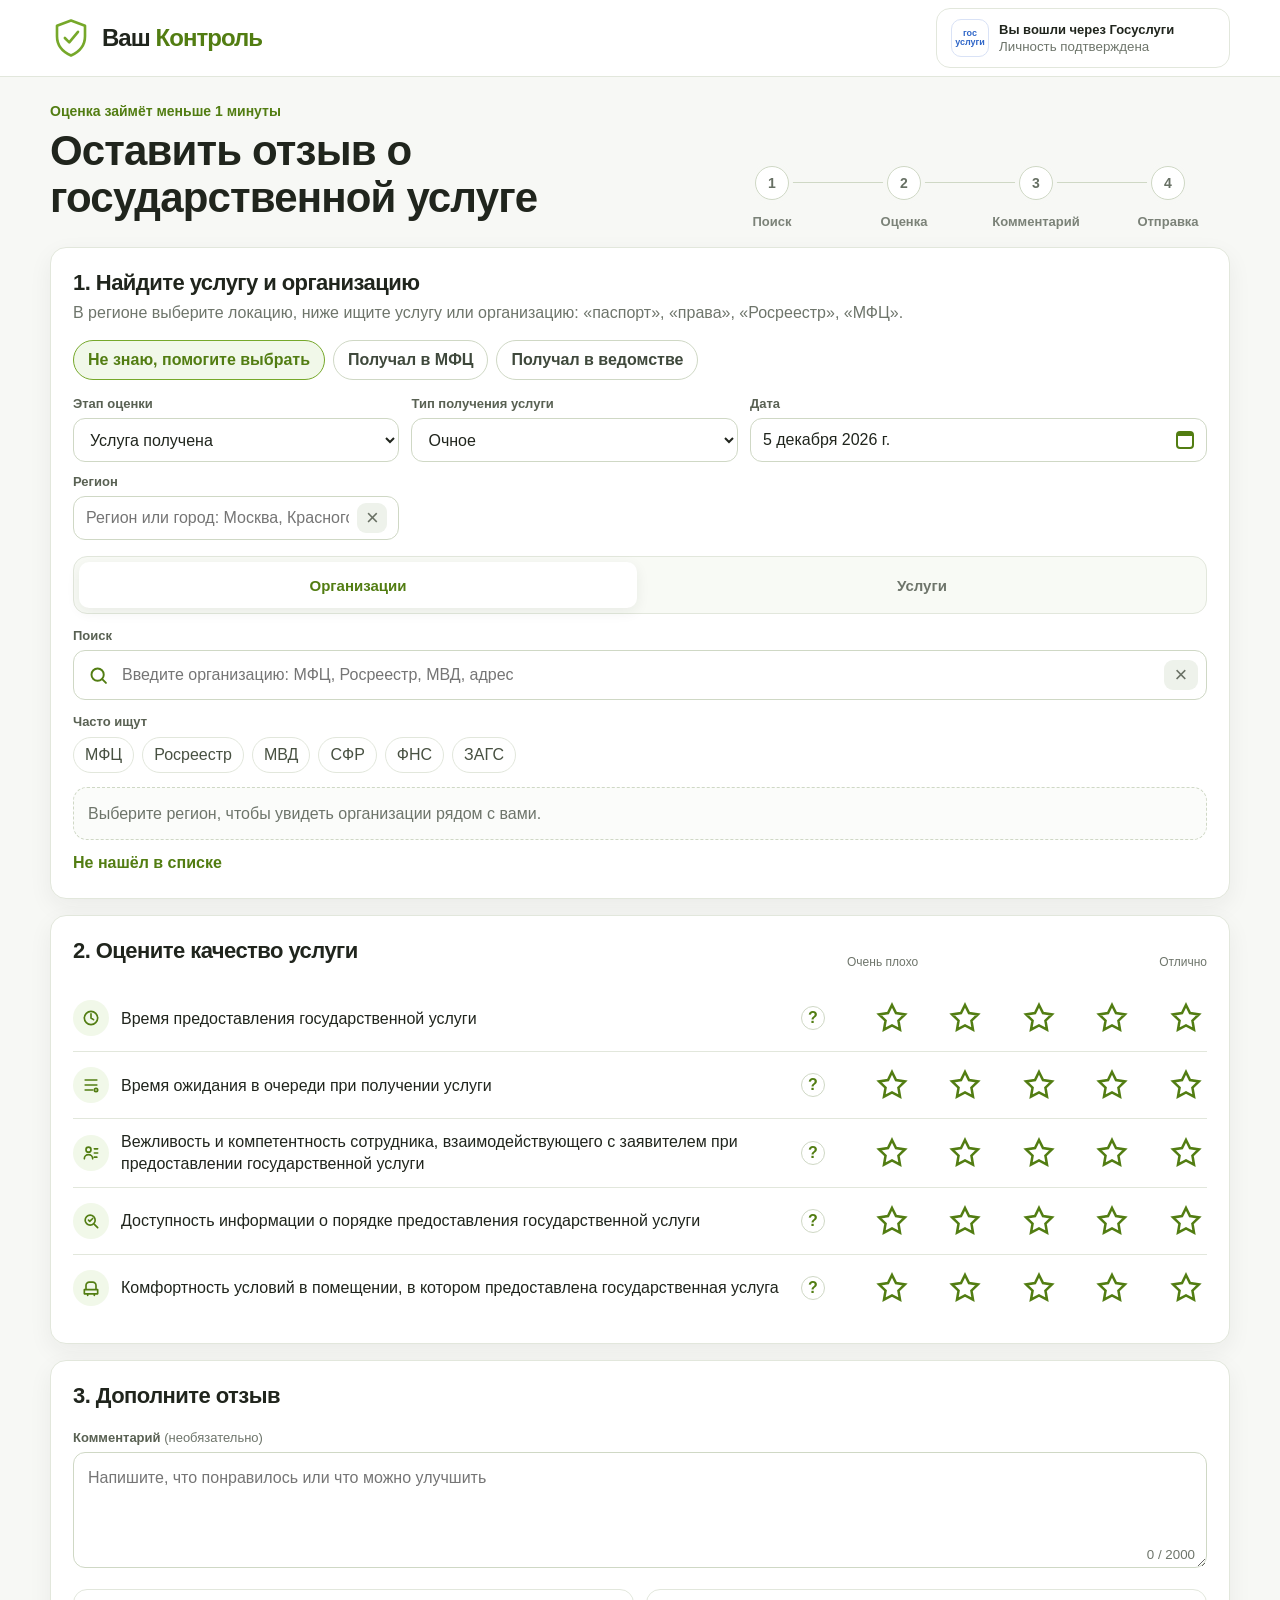
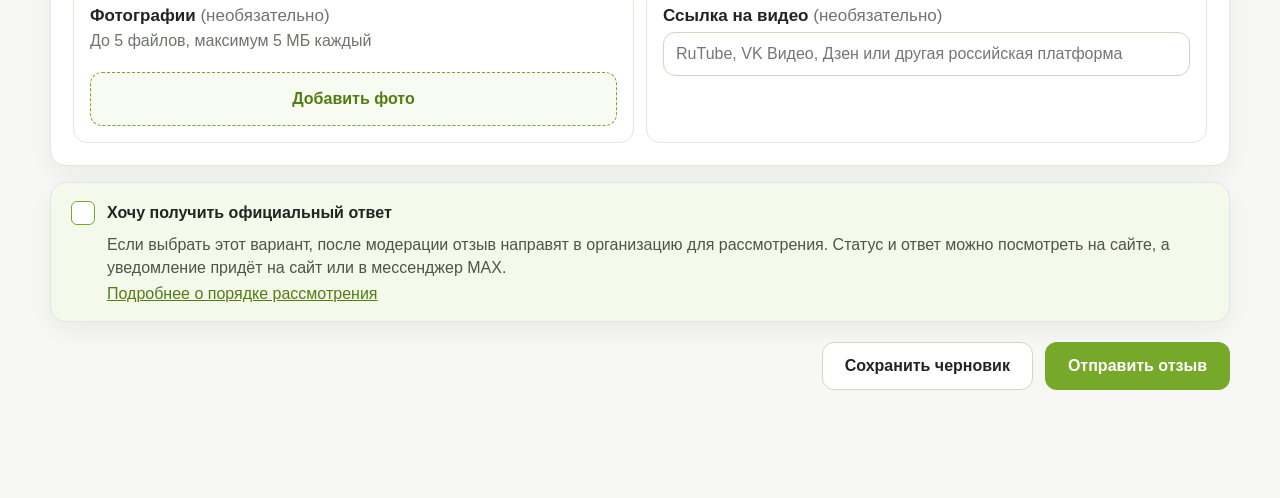
==== index.html @ a066a5bb "Refine review form search, filtering, and validation flows" ====
<!doctype html>
<html lang="ru">
<head>
  <meta charset="UTF-8" />
  <meta name="viewport" content="width=device-width, initial-scale=1.0" />
  <meta name="color-scheme" content="light" />
  <meta name="darkreader-lock" />
  <title>Ваш Контроль — форма отзыва</title>
  <link rel="icon" type="image/svg+xml" href="favicon.svg" />
  <link rel="stylesheet" href="styles.css" />
</head>
<body>
  <header class="topbar">
    <div class="topbar__inner">
      <a class="brand" href="#" aria-label="Ваш Контроль">
        <span class="brand__icon" aria-hidden="true">
          <svg viewBox="0 0 48 48"><path d="M24 4 40 10v12c0 10.6-6.5 17.8-16 22C14.5 39.8 8 32.6 8 22V10L24 4Z"/><path d="m17 24 5 5 10-12"/></svg>
        </span>
        <span class="brand__name">Ваш <b>Контроль</b></span>
      </a>

      <div class="auth-pill">
        <span class="gos-logo">гос<br>услуги</span>
        <span><b>Вы вошли через Госуслуги</b><small>Личность подтверждена</small></span>
      </div>


      <button class="menu-btn" type="button" aria-label="Открыть меню"><span></span><span></span><span></span></button>
    </div>
  </header>

  <main class="page">
    <section class="intro">
      <div>
        <p class="kicker">Оценка займёт меньше 1 минуты</p>
        <h1>Оставить отзыв о государственной услуге</h1>
        
      </div>
      <div class="steps" aria-label="Этапы формы">
        <span class="step is-active" data-step-indicator="search">1 <b>Поиск</b></span>
        <span class="step" data-step-indicator="rating">2 <b>Оценка</b></span>
        <span class="step" data-step-indicator="details">3 <b>Комментарий</b></span>
        <span class="step" data-step-indicator="send">4 <b>Отправка</b></span>
      </div>
    </section>

    <form id="reviewForm" class="review-form" novalidate>
      <section class="card search-card" aria-labelledby="searchTitle">
        <div class="card__head">
          <div>
            <h2 id="searchTitle">1. Найдите услугу и организацию</h2>
            <p>В регионе выберите локацию, ниже ищите услугу или организацию: «паспорт», «права», «Росреестр», «МФЦ».</p>
          </div>
          
        </div>

        <div class="controls-row" aria-label="Тип поиска">
          <label class="segmented"><input type="radio" name="searchMode" value="any" checked><span>Не знаю, помогите выбрать</span></label>
          <label class="segmented"><input type="radio" name="searchMode" value="mfc"><span>Получал в МФЦ</span></label>
          <label class="segmented"><input type="radio" name="searchMode" value="department"><span>Получал в ведомстве</span></label>
        </div>

        <div class="meta-grid">
          <label class="field">
            <span>Этап оценки</span>
            <select id="stage">
              <option value="service_received">Услуга получена</option>
              <option value="application_submitted">Подано заявление</option>
              <option value="service_not_received">Услуга не получена</option>
            </select>
          </label>
          <label class="field">
            <span>Тип получения услуги</span>
            <select id="receiveType">
              <option value="offline">Очное</option>
              <option value="online">Онлайн</option>
            </select>
          </label>
          <label class="field field--date">
            <span>Дата</span>
            <button id="serviceDateButton" class="date-field" type="button" aria-expanded="false" aria-controls="datePicker">
              <span id="serviceDateText"></span>
              <span class="date-field__icon" aria-hidden="true"></span>
            </button>
            <input id="serviceDate" type="hidden" />
            <div id="datePicker" class="date-picker" hidden></div>
          </label>
          <label class="field field--region region-combobox">
            <span>Регион</span>
            <div class="combo">
              <input
                id="regionInput"
                autocomplete="off"
                placeholder="Регион или город: Москва, Красногорск, Оренбург"
                role="combobox"
                aria-expanded="false"
                aria-controls="regionDropdown"
              />
              <button id="clearRegion" type="button" aria-label="Очистить регион">×</button>
            </div>
            <div id="regionDropdown" class="combo-dropdown" hidden></div>
            <small id="regionHint" class="field-hint" hidden></small>
          </label>
        </div>
        <p class="error" id="dateError" hidden>Проверьте дату получения услуги.</p>

        <div class="search-tabs" id="searchTabs" role="tablist" aria-label="Раздел поиска">
          <button class="search-tab is-active" type="button" role="tab" aria-selected="true" data-search-tab="organizations">Организации</button>
          <button class="search-tab" type="button" role="tab" aria-selected="false" data-search-tab="services">Услуги</button>
        </div>

        <div class="search-box">
          <label for="mainSearch">Поиск</label>
          <div class="search-input-wrap">
            <svg viewBox="0 0 24 24" aria-hidden="true"><circle cx="11" cy="11" r="7"/><path d="m16.5 16.5 4 4"/></svg>
            <input id="mainSearch" autocomplete="off" placeholder="Введите организацию: МФЦ, Росреестр, МВД, адрес" />
            <button id="clearSearch" type="button" aria-label="Очистить поиск">×</button>
          </div>
        </div>

        <div class="quick-tags-wrap" aria-label="Быстрые примеры поиска">
          <span class="quick-tags__title">Часто ищут</span>
          <div class="quick-tags" id="quickTags"></div>
        </div>

        <div class="search-results" id="searchResults" aria-live="polite"></div>

        <div class="search-footer-action">
          <button class="text-btn" id="reportCatalogProblem" type="button">Не нашёл в списке</button>
        </div>

        <div class="selected-box" id="selectedBox" hidden>
          <div class="selected-box__item selected-box__item--org">
            <span class="selected-box__badge selected-box__badge--org" aria-hidden="true">Организация</span>
            <div class="selected-box__content">
              <b id="selectedOrgName"></b>
              <small id="selectedOrgMeta"></small>
            </div>
          </div>
          <div class="selected-box__item selected-box__item--service">
            <span class="selected-box__badge" aria-hidden="true">Услуга</span>
            <div class="selected-box__content">
              <b id="selectedServiceName"></b>
              <small id="selectedServiceMeta"></small>
            </div>
          </div>
          <button class="selected-box__edit" type="button" id="changeSelection">Изменить</button>
        </div>
        <p class="error" id="selectionError" hidden>Выберите услугу и организацию из списка. Так отзыв будет привязан правильно.</p>
      </section>

      <section class="card rating-card" aria-labelledby="ratingTitle">
        <div class="card__head card__head--inline">
          <div>
            <h2 id="ratingTitle">2. Оцените качество услуги</h2>
            
          </div>
          <div class="scale-note"><span>Очень плохо</span><span>Отлично</span></div>
        </div>
        <div class="ratings" id="ratings"></div>
        <p class="error" id="ratingError" hidden>Поставьте оценку по каждому параметру.</p>
      </section>

      <section class="card details-card" aria-labelledby="detailsTitle">
        <div class="card__head">
          <div>
            <h2 id="detailsTitle">3. Дополните отзыв</h2>
            
          </div>

        </div>

        <label class="field field--textarea">
          <span>Комментарий <em>(необязательно)</em></span>
          <textarea id="comment" maxlength="2000" placeholder="Напишите, что понравилось или что можно улучшить"></textarea>
          <small><span id="commentCounter">0</span> / 2000</small>
        </label>

        <div class="details-grid">
          <section class="mini-card">
            <h3>Фотографии <span>(необязательно)</span></h3>
            <p>До 5 файлов, максимум 5 МБ каждый</p>
            <div class="photos" id="photosPreview"></div>
            <label class="upload-zone" id="photoZone">
              <input id="photos" type="file" accept="image/*" multiple />
              <span>Добавить фото</span>
            </label>
            <p class="error" id="photoError" hidden>Можно добавить до 5 изображений по 5 МБ.</p>
          </section>

          <section class="mini-card">
            <h3>Ссылка на видео <span>(необязательно)</span></h3>
            <label class="field field--plain">
              <input id="video" type="url" placeholder="RuTube, VK Видео, Дзен или другая российская платформа" />
            </label>
            <p class="error" id="videoError" hidden>Проверьте ссылку на видео.</p>
          </section>
        </div>
      </section>

      <section class="notice-card" aria-labelledby="officialAnswerTitle">
        <label class="check-row">
          <input id="officialAnswer" type="checkbox" />
          <span aria-hidden="true"></span>
          <b id="officialAnswerTitle">Хочу получить официальный ответ</b>
        </label>
        <p>Если выбрать этот вариант, после модерации отзыв направят в организацию для рассмотрения. Статус и ответ можно посмотреть на сайте, а уведомление придёт на сайт или в мессенджер MAX.</p>
        <a href="#" onclick="return false;">Подробнее о порядке рассмотрения</a>
      </section>

      <div class="form-actions">
        <div class="action-buttons">
          <button class="btn btn--secondary" type="button" id="saveDraft">Сохранить черновик</button>
          <button class="btn btn--primary" type="submit">Отправить отзыв</button>
        </div>
        <div class="moderation" id="moderationNotice" hidden>
          <svg viewBox="0 0 48 48" aria-hidden="true"><path d="M24 4 40 10v12c0 10.6-6.5 17.8-16 22C14.5 39.8 8 32.6 8 22V10L24 4Z"/><path d="m17 24 5 5 10-12"/></svg>
          <span>Отзыв проверит модератор. После проверки он появится на портале.</span>
        </div>
      </div>
    </form>
  </main>

  <dialog id="resultDialog" class="dialog">
    <div class="dialog__content">
      <button class="dialog__close" id="closeDialog" type="button" aria-label="Закрыть">×</button>
      <span class="dialog__icon" aria-hidden="true">✓</span>
      <h2>Отзыв отправлен</h2>
      <p>Спасибо. Отзыв принят и отправлен на модерацию.</p>
      <p class="dialog-status">Дальше вы сможете посмотреть статус отзыва на сайте. Если подключены уведомления, сообщение также придёт в мессенджер MAX.</p>
      <pre id="payload" hidden></pre>
      <div class="dialog__buttons">
        <button class="btn btn--secondary" type="button" id="editAgain">Вернуться к форме</button>
        <button class="btn btn--primary" type="button" id="resetForm">Очистить форму</button>
      </div>
    </div>
  </dialog>

  <dialog id="catalogDialog" class="dialog">
    <div class="dialog__content dialog__content--small">
      <button class="dialog__close" id="closeCatalogDialog" type="button" aria-label="Закрыть">×</button>
      <h2>Не нашли услугу или организацию?</h2>
      <p>Опишите, что вы искали. Сообщение поможет уточнить справочник услуг и организаций.</p>
      <label class="field field--textarea">
        <span>Что вы искали</span>
        <textarea id="catalogProblemText" maxlength="500" placeholder="Например: МФЦ на улице..., услуга..., ведомство..."></textarea>
      </label>
      <button class="btn btn--primary" id="sendCatalogProblem" type="button">Отправить сообщение</button>
    </div>
  </dialog>

  <div class="toast" id="toast" role="status" aria-live="polite"></div>

  <script src="script.js"></script>
</body>
</html>
---- styles.css ----
[hidden] { display: none !important; }

/* Базовые переменные темы и общие правила страницы. */
:root {
  color-scheme: light;
  --green: #76a82a;
  --green-dark: #527d12;
  --green-soft: #f1f8e9;
  --green-soft-2: #f7fbf1;
  --text: #20251d;
  --muted: #6e756b;
  --line: #e2e7dc;
  --line-strong: #cfd8c5;
  --bg: #f7f8f5;
  --card: #ffffff;
  --danger: #b94848;
  --shadow: 0 8px 24px rgba(31, 42, 31, 0.06);
  --radius: 16px;
  font-family: Inter, -apple-system, BlinkMacSystemFont, "Segoe UI", Roboto, Arial, sans-serif;
}

* { box-sizing: border-box; }
html {
  scroll-behavior: smooth;
  color-scheme: light;
}
body {
  margin: 0;
  min-height: 100vh;
  color: var(--text);
  background: var(--bg);
}
button, input, select, textarea { font: inherit; }
button { cursor: pointer; }
a { color: var(--green-dark); }
.visually-hidden {
  position: absolute !important;
  width: 1px;
  height: 1px;
  padding: 0;
  margin: -1px;
  overflow: hidden;
  clip: rect(0, 0, 0, 0);
  white-space: nowrap;
  border: 0;
}

/* Шапка с брендом и статусом авторизации через Госуслуги. */
.topbar {
  position: sticky;
  top: 0;
  z-index: 20;
  background: rgba(255, 255, 255, 0.94);
  border-bottom: 1px solid var(--line);
  backdrop-filter: blur(14px);
}
.topbar__inner {
  width: min(1180px, calc(100% - 40px));
  min-height: 76px;
  margin: 0 auto;
  display: flex;
  align-items: center;
  justify-content: space-between;
  gap: 24px;
}
.brand {
  display: inline-flex;
  align-items: center;
  color: inherit;
  text-decoration: none;
}
.brand__icon {
  width: 42px;
  height: 42px;
  display: grid;
  place-items: center;
  margin-right: 10px;
  color: var(--green);
}
.brand__icon svg, .moderation svg {
  width: 100%;
  height: 100%;
  fill: none;
  stroke: currentColor;
  stroke-width: 3;
  stroke-linecap: round;
  stroke-linejoin: round;
}
.brand__name {
  font-size: 24px;
  font-weight: 800;
  letter-spacing: -0.04em;
  white-space: nowrap;
}
.brand__name b { color: var(--green-dark); }
.auth-pill {
  display: flex;
  align-items: center;
  gap: 10px;
  min-width: 294px;
  padding: 10px 14px;
  border: 1px solid var(--line);
  border-radius: 14px;
  background: #fff;
}
.auth-pill b, .auth-pill small { display: block; }
.auth-pill b { font-size: 13px; }
.auth-pill small { color: var(--muted); margin-top: 2px; }
.gos-logo {
  width: 38px;
  height: 38px;
  display: grid;
  place-items: center;
  border: 1px solid #d9e2f6;
  border-radius: 10px;
  color: #2f66c8;
  font-size: 9px;
  font-weight: 800;
  line-height: 0.95;
  text-align: center;
}
.menu-btn {
  display: none;
  width: 44px;
  height: 44px;
  border: 0;
  background: transparent;
}
.menu-btn span {
  display: block;
  width: 24px;
  height: 2px;
  margin: 5px auto;
  border-radius: 4px;
  background: #42493f;
}

/* Основная сетка страницы: заголовок, индикатор шагов и карточки формы. */
.page {
  width: min(1180px, calc(100% - 40px));
  margin: 0 auto;
  padding: 26px 0 108px;
}
.intro {
  display: grid;
  grid-template-columns: minmax(0, 1fr) 520px;
  align-items: end;
  gap: 32px;
  margin-bottom: 18px;
}
.kicker {
  margin: 0 0 8px;
  color: var(--green-dark);
  font-weight: 700;
  font-size: 14px;
}
h1, h2, h3, p { margin-top: 0; }
h1 {
  margin-bottom: 8px;
  font-size: clamp(28px, 4vw, 42px);
  line-height: 1.12;
  letter-spacing: -0.02em;
  font-weight: 780;
  text-wrap: balance;
}
.intro p:last-child {
  max-width: 650px;
  margin-bottom: 0;
  color: var(--muted);
  line-height: 1.5;
}
.steps {
  display: grid;
  grid-template-columns: repeat(4, 1fr);
  gap: 8px;
}
.step {
  position: relative;
  display: flex;
  flex-direction: column;
  align-items: center;
  justify-content: flex-start;
  gap: 7px;
  min-height: 48px;
  color: #7b8278;
  font-size: 0;
  font-weight: 700;
  text-align: center;
}
.step b {
  font-size: 13px;
  font-weight: 650;
}
.step::before {
  content: "";
  position: absolute;
  top: 16px;
  right: 50%;
  width: 100%;
  height: 1px;
  background: var(--line-strong);
  z-index: -1;
}
.step:first-child::before { display: none; }
.step::after {
  display: grid;
  place-items: center;
  order: -1;
  width: 32px;
  height: 32px;
  border: 1px solid var(--line-strong);
  border-radius: 50%;
  background: #fff;
  color: #677064;
  box-shadow: 0 0 0 4px var(--bg);
  font-size: 14px;
  font-weight: 800;
}
.step:nth-child(1)::after { content: "1"; }
.step:nth-child(2)::after { content: "2"; }
.step:nth-child(3)::after { content: "3"; }
.step:nth-child(4)::after { content: "4"; }
.step.is-active { color: var(--green-dark); }
.step.is-active::after {
  border-color: var(--green);
  background: #fff;
  color: var(--green-dark);
}
.step.is-done { color: var(--green-dark); }
.step.is-done::after {
  content: "✓";
  border-color: var(--green-dark);
  background: var(--green-dark);
  color: #fff;
}

.review-form { display: grid; gap: 16px; }
.card, .notice-card {
  background: var(--card);
  border: 1px solid var(--line);
  border-radius: var(--radius);
  box-shadow: var(--shadow);
}
.card { padding: 22px; }
.card__head {
  display: flex;
  align-items: flex-start;
  justify-content: space-between;
  gap: 18px;
  margin-bottom: 16px;
}
.card__head h2 { margin-bottom: 5px; font-size: 22px; letter-spacing: -0.025em; }
.card__head p { margin-bottom: 0; color: var(--muted); line-height: 1.45; }
.card__head--inline { align-items: end; }
.text-btn {
  border: 0;
  background: transparent;
  padding: 4px 0;
  color: var(--green-dark);
  font-weight: 700;
  white-space: nowrap;
}
.text-btn:hover { text-decoration: underline; }

/* Блок поиска: режим получения, служебные поля, строка поиска и быстрые примеры. */
.controls-row {
  display: flex;
  flex-wrap: wrap;
  gap: 8px;
  margin-bottom: 16px;
}
.segmented input { position: absolute; opacity: 0; pointer-events: none; }
.segmented span {
  display: block;
  padding: 10px 14px;
  border: 1px solid var(--line-strong);
  border-radius: 999px;
  color: #3f493c;
  background: #fff;
  font-weight: 650;
}
.segmented input:checked + span {
  border-color: var(--green);
  background: var(--green-soft);
  color: var(--green-dark);
}
.meta-grid {
  display: grid;
  grid-template-columns: 1fr 1fr 1.4fr;
  gap: 12px;
  margin-bottom: 16px;
}
.field {
  display: grid;
  gap: 7px;
}
.field > span, .search-box > label {
  color: #596153;
  font-size: 13px;
  font-weight: 700;
}
.field input, .field select, .field textarea, .search-input-wrap, .combo, .date-field {
  width: 100%;
  border: 1px solid var(--line-strong);
  border-radius: 12px;
  background: #fff;
  color: var(--text);
}
.field input, .field select {
  height: 44px;
  padding: 0 12px;
}
.field textarea {
  min-height: 116px;
  resize: vertical;
  padding: 13px 14px 26px;
  line-height: 1.45;
}
.field em { color: var(--muted); font-style: normal; font-weight: 500; }
.field small {
  justify-self: end;
  margin-top: -28px;
  margin-right: 12px;
  color: var(--muted);
  pointer-events: none;
}
.field .field-hint {
  justify-self: start;
  margin: 0;
  color: var(--muted);
  pointer-events: auto;
}
.field--plain input { padding: 0 12px; }
.region-combobox, .field--date { position: relative; }
.combo {
  display: grid;
  grid-template-columns: 1fr 34px;
  align-items: center;
  gap: 8px;
  min-height: 44px;
  padding: 0 7px 0 12px;
}
.combo input {
  min-width: 0;
  height: 42px;
  padding: 0;
  border: 0;
  outline: none;
}
.combo button {
  width: 30px;
  height: 30px;
  border: 0;
  border-radius: 9px;
  background: #eef2eb;
  color: #697064;
  font-size: 22px;
  line-height: 1;
}
.combo-dropdown {
  position: absolute;
  top: calc(100% + 6px);
  left: 0;
  right: 0;
  z-index: 25;
  max-height: 280px;
  overflow-y: auto;
  padding: 6px;
  border: 1px solid var(--line);
  border-radius: 14px;
  background: #fff;
  box-shadow: 0 18px 48px rgba(31, 42, 31, 0.16);
}
.combo-option {
  width: 100%;
  display: grid;
  gap: 3px;
  min-height: 54px;
  padding: 9px 10px;
  border: 0;
  border-radius: 10px;
  background: transparent;
  color: var(--text);
  text-align: left;
}
.combo-option:hover, .combo-option.is-active {
  background: var(--green-soft);
}
.combo-option small, .combo-empty {
  color: var(--muted);
  font-size: 13px;
}
.combo-empty { padding: 10px; }
.date-field {
  min-height: 44px;
  display: flex;
  align-items: center;
  justify-content: space-between;
  gap: 10px;
  padding: 0 12px;
  text-align: left;
}
.date-field:hover, .date-field:focus-visible, .combo:focus-within {
  border-color: var(--green);
  box-shadow: 0 0 0 3px rgba(118, 168, 42, 0.13);
  outline: none;
}
.date-field__icon {
  width: 18px;
  height: 18px;
  border: 2px solid var(--green-dark);
  border-top-width: 5px;
  border-radius: 4px;
  flex: 0 0 auto;
}
.date-picker {
  position: absolute;
  top: calc(100% + 6px);
  left: 0;
  z-index: 24;
  width: min(340px, 100vw - 32px);
  padding: 12px;
  border: 1px solid var(--line);
  border-radius: 16px;
  background: #fff;
  box-shadow: 0 18px 48px rgba(31, 42, 31, 0.16);
}
.date-picker__head {
  display: grid;
  grid-template-columns: 36px 1fr 36px;
  align-items: center;
  gap: 8px;
  margin-bottom: 10px;
  text-align: center;
}
.date-picker__head button {
  height: 36px;
  border: 1px solid var(--line);
  border-radius: 10px;
  background: #fff;
  color: var(--green-dark);
  font-size: 22px;
}
.date-picker__head button:disabled {
  opacity: 0.35;
  cursor: default;
}
.date-picker__week, .date-picker__grid {
  display: grid;
  grid-template-columns: repeat(7, 1fr);
  gap: 4px;
}
.date-picker__week {
  margin-bottom: 4px;
  color: var(--muted);
  font-size: 12px;
  font-weight: 700;
  text-align: center;
}
.date-picker__grid button, .date-picker__blank {
  min-height: 36px;
  border-radius: 9px;
}
.date-picker__grid button {
  border: 0;
  background: #f7faf4;
  color: var(--text);
  font-weight: 700;
}
.date-picker__grid button:hover, .date-picker__grid button:focus-visible {
  background: var(--green-soft);
  outline: none;
}
.date-picker__grid button.is-selected {
  background: var(--green);
  color: #fff;
}
.date-picker__grid button:disabled {
  opacity: 0.35;
  cursor: default;
}
.search-box { display: grid; gap: 7px; }
.search-tabs {
  display: grid;
  grid-template-columns: 1fr 1fr;
  gap: 6px;
  margin: 2px 0 14px;
  padding: 5px;
  border: 1px solid var(--line);
  border-radius: 14px;
  background: #f8faf5;
}
.search-tab {
  min-height: 46px;
  border: 0;
  border-radius: 10px;
  background: transparent;
  color: var(--muted);
  font-weight: 850;
  font-size: 15px;
}
.search-tab.is-active {
  background: #fff;
  color: var(--green-dark);
  box-shadow: 0 4px 14px rgba(31, 42, 31, 0.07);
}
.search-input-wrap {
  display: grid;
  grid-template-columns: 24px 1fr 34px;
  align-items: center;
  gap: 8px;
  min-height: 50px;
  padding: 0 8px 0 14px;
}
.search-input-wrap svg {
  width: 21px;
  height: 21px;
  fill: none;
  stroke: var(--green-dark);
  stroke-width: 2.2;
  stroke-linecap: round;
}
.search-input-wrap input {
  border: 0;
  outline: none;
  min-width: 0;
  height: 48px;
}
.search-input-wrap button {
  border: 0;
  background: #eef2eb;
  color: #697064;
  border-radius: 9px;
  height: 30px;
  font-size: 22px;
  line-height: 1;
}
.quick-tags-wrap {
  display: grid;
  gap: 8px;
  margin: 14px 0 4px;
}
.quick-tags__title {
  color: #596153;
  font-size: 13px;
  font-weight: 700;
}
.quick-tags {
  display: flex;
  flex-wrap: wrap;
  gap: 8px;
}
.quick-tags button {
  border: 1px solid var(--line);
  border-radius: 999px;
  padding: 8px 11px;
  color: #485142;
  background: #fff;
}
.quick-tags button:hover { border-color: var(--green); color: var(--green-dark); }
.search-footer-action { margin-top: 10px; }

.field--region input[readonly] {
  background: var(--green-soft-2);
  color: var(--green-dark);
  font-weight: 700;
}
.field-hint {
  min-height: 16px;
  color: var(--muted);
  font-size: 12px;
}
/* Списки выбора услуги и организации, включая результаты поиска. */
.browse-tabs {
  display: inline-grid;
  grid-template-columns: 1fr 1fr;
  gap: 4px;
  width: min(360px, 100%);
  padding: 4px;
  border: 1px solid var(--line);
  border-radius: 12px;
  background: #f8faf5;
}
.browse-tab {
  min-height: 38px;
  border: 0;
  border-radius: 9px;
  background: transparent;
  color: var(--muted);
  font-weight: 800;
}
.browse-tab.is-active {
  background: #fff;
  color: var(--green-dark);
  box-shadow: 0 3px 10px rgba(31, 42, 31, 0.06);
}

.search-results {
  display: grid;
  gap: 9px;
  margin-top: 14px;
}
.browse-list {
  display: grid;
  gap: 9px;
  max-height: 430px;
  overflow-y: auto;
  overscroll-behavior: contain;
  padding-right: 4px;
  scrollbar-width: thin;
  scrollbar-color: var(--line-strong) transparent;
}
.browse-list::-webkit-scrollbar { width: 8px; }
.browse-list::-webkit-scrollbar-thumb { background: var(--line-strong); border-radius: 999px; }

.results-head {
  display: grid;
  gap: 4px;
  margin: 4px 0 2px;
}
.results-head h3 { margin: 0; font-size: 16px; }
.results-head p { margin: 0; color: var(--muted); font-size: 14px; }
.results-head--stack { gap: 10px; }
.result-row--org { cursor: pointer; }
.result-pick { min-width: 120px; }
.result-row {
  width: 100%;
  display: grid;
  grid-template-columns: 1fr;
  gap: 12px;
  align-items: start;
  min-height: 68px;
  padding: 13px 14px;
  border: 1px solid var(--line);
  border-radius: 14px;
  background: #fff;
  text-align: left;
  line-height: 1.3;
}
.result-row:hover, .result-row:focus-visible {
  border-color: var(--green);
  box-shadow: 0 0 0 3px rgba(118, 168, 42, 0.13);
  outline: none;
}
.result-row > span { min-width: 0; }
.result-row strong {
  display: block;
  margin-bottom: 5px;
  color: var(--text);
  font-size: 16px;
  line-height: 1.28;
  white-space: normal;
  overflow-wrap: anywhere;
  word-break: normal;
}
.result-row small {
  display: block;
  color: var(--muted);
  line-height: 1.35;
  white-space: normal;
  overflow-wrap: anywhere;
}
.result-tags { display: flex; flex-wrap: wrap; gap: 6px; margin-top: 8px; }
.tag {
  display: inline-flex;
  align-items: center;
  min-height: 22px;
  padding: 3px 8px;
  border-radius: 999px;
  background: #f1f3ef;
  color: #5b6357;
  font-size: 12px;
  font-weight: 700;
}
.tag--green { background: var(--green-soft); color: var(--green-dark); }
.result-score { display: none; }
.empty-result {
  padding: 14px;
  border: 1px dashed var(--line-strong);
  border-radius: 14px;
  background: #fbfcfa;
  color: var(--muted);
  line-height: 1.45;
}
.empty-result--soft {
  border-style: solid;
  background: var(--green-soft-2);
}
.empty-result--error { color: var(--danger); }
/* Краткое подтверждение выбранной пары "услуга + организация". */
.selected-box {
  display: grid;
  grid-template-columns: minmax(0, 1fr) minmax(0, 1fr) auto;
  gap: 12px;
  align-items: stretch;
  margin-top: 16px;
  padding: 12px;
  border-radius: 14px;
  background: #f7faf4;
  border: 1px solid #dde7d3;
}
.selected-box__item {
  display: grid;
  grid-template-columns: auto 1fr;
  gap: 12px;
  align-items: start;
  min-width: 0;
  padding: 12px 14px;
  border-radius: 12px;
  background: #fff;
  border: 1px solid var(--line);
}
.selected-box__item.is-missing {
  border-style: dashed;
  background: #fbfcfa;
}
.selected-box__item.is-missing .selected-box__badge {
  background: #f1f3ef;
  color: #687064;
}
.selected-box__item.is-missing b {
  color: var(--muted);
}
.selected-box__badge {
  display: inline-flex;
  align-items: center;
  min-height: 28px;
  padding: 0 10px;
  border-radius: 999px;
  background: var(--green-soft);
  color: var(--green-dark);
  font-size: 12px;
  font-weight: 800;
  white-space: nowrap;
}
.selected-box__badge--org {
  background: #fff4ec;
  color: #a85522;
}
.selected-box__content {
  min-width: 0;
}
.selected-box__content b {
  display: block;
  margin: 1px 0 4px;
  font-size: 15px;
  line-height: 1.35;
}
.selected-box__content small {
  display: block;
  color: var(--muted);
  line-height: 1.35;
}
.selected-box__edit {
  align-self: center;
  min-height: 44px;
  padding: 0 16px;
  border: 1px solid var(--line-strong);
  border-radius: 12px;
  background: #fff;
  color: var(--green-dark);
  font-weight: 700;
}
.selected-box__edit:hover { border-color: var(--green); }

/* Обязательные оценки: пять параметров, звёзды и подсказки к вопросам. */
.scale-note {
  width: min(360px, 42%);
  display: flex;
  justify-content: space-between;
  color: var(--muted);
  font-size: 12px;
}
.ratings { display: grid; }
.rating-row {
  display: grid;
  grid-template-columns: minmax(260px, 1fr) minmax(250px, 360px);
  gap: 18px;
  align-items: center;
  padding: 12px 0;
  border-top: 1px solid var(--line);
}
.rating-row:first-child { border-top: 0; }
.rating-row.has-error { background: #fff8f8; border-radius: 10px; padding-inline: 10px; }
.rating-question {
  display: grid;
  grid-template-columns: 38px 1fr 28px;
  gap: 10px;
  align-items: center;
}
.question-icon {
  width: 36px;
  height: 36px;
  display: grid;
  place-items: center;
  border-radius: 50%;
  background: var(--green-soft);
  color: var(--green-dark);
}
.question-icon svg {
  width: 20px;
  height: 20px;
  fill: none;
  stroke: currentColor;
  stroke-width: 2;
  stroke-linecap: round;
  stroke-linejoin: round;
}
.rating-question p { margin: 0; line-height: 1.35; }
.help-dot {
  width: 24px;
  height: 24px;
  border: 1px solid var(--line-strong);
  border-radius: 50%;
  background: #fff;
  color: var(--green-dark);
  font-weight: 800;
}
.help-dot:hover, .help-dot:focus-visible {
  border-color: var(--green);
  background: var(--green-soft);
  outline: none;
}
.rating-help {
  grid-column: 1 / -1;
  margin: -2px 0 4px 48px;
  padding: 10px 12px;
  border-radius: 10px;
  background: var(--green-soft-2);
  border: 1px solid var(--line);
  color: #52604d;
  font-size: 14px;
  line-height: 1.4;
}
.stars { display: grid; grid-template-columns: repeat(5, 1fr); gap: 8px; }
.star-btn {
  width: 42px;
  height: 42px;
  justify-self: end;
  border: 0;
  background: transparent;
  color: var(--green-dark);
  padding: 4px;
  border-radius: 10px;
}
.star-btn svg { width: 100%; height: 100%; fill: transparent; stroke: currentColor; stroke-width: 1.8; }
.star-btn.is-selected svg, .star-btn.is-preview svg { fill: currentColor; }
.star-btn:hover, .star-btn:focus-visible { background: var(--green-soft); outline: none; }

/* Необязательные детали отзыва: комментарий, фото и ссылка на видео. */
.details-grid {
  display: grid;
  grid-template-columns: 1fr 1fr;
  gap: 12px;
  margin-top: 14px;
}
.mini-card {
  border: 1px solid var(--line);
  border-radius: 14px;
  padding: 16px;
  background: #fff;
}
.mini-card h3 { margin-bottom: 6px; font-size: 17px; }
.mini-card h3 span { color: var(--muted); font-weight: 500; }
.mini-card p { margin-bottom: 12px; color: var(--muted); }
.upload-zone {
  min-height: 54px;
  display: grid;
  place-items: center;
  border: 1.5px dashed var(--green);
  border-radius: 12px;
  background: var(--green-soft-2);
  color: var(--green-dark);
  font-weight: 800;
}
.upload-zone input { position: absolute; opacity: 0; pointer-events: none; }
.upload-zone.is-dragover { background: var(--green-soft); }
.photos { display: flex; flex-wrap: wrap; gap: 8px; margin-bottom: 10px; }
.photo-thumb { position: relative; width: 72px; height: 72px; border-radius: 10px; overflow: hidden; border: 1px solid var(--line); }
.photo-thumb img { width: 100%; height: 100%; object-fit: cover; display: block; }
.photo-thumb button {
  position: absolute;
  top: 4px;
  right: 4px;
  width: 22px;
  height: 22px;
  display: grid;
  place-items: center;
  border: 0;
  border-radius: 50%;
  background: rgba(255,255,255,0.92);
}
/* Официальный ответ и блок действий перед отправкой формы. */
.notice-card {
  padding: 18px 20px;
  background: #f4f9ec;
}
.check-row {
  display: flex;
  align-items: center;
  gap: 12px;
  margin-bottom: 8px;
}
.check-row input { position: absolute; opacity: 0; }
.check-row span {
  width: 24px;
  height: 24px;
  display: grid;
  place-items: center;
  border: 1.5px solid var(--green);
  border-radius: 6px;
  background: #fff;
  flex: 0 0 auto;
}
.check-row input:checked + span { background: var(--green); }
.check-row input:checked + span::after { content: "✓"; color: #fff; font-weight: 900; }
.notice-card p { margin: 0 0 6px 36px; color: #4d5648; line-height: 1.45; }
.notice-card a { margin-left: 36px; }

.form-actions {
  display: grid;
  gap: 12px;
  padding-top: 4px;
}
.moderation {
  display: flex;
  align-items: center;
  gap: 10px;
  color: #5b6456;
  font-size: 14px;
  padding: 4px 0 0;
}
.moderation svg { width: 32px; height: 32px; color: var(--green-dark); flex: 0 0 auto; }
.action-buttons { display: flex; gap: 12px; justify-content: flex-end; }
.btn {
  min-height: 48px;
  padding: 0 22px;
  border-radius: 12px;
  border: 1px solid transparent;
  font-weight: 800;
}
.btn--primary { background: var(--green); color: #fff; }
.btn--primary:hover { background: var(--green-dark); }
.btn--secondary { background: #fff; color: #20251d; border-color: var(--line-strong); }
.btn--secondary:hover { border-color: var(--green); }
.error { color: var(--danger) !important; font-size: 13px; margin: 10px 0 0; }

/* Модальные окна результата и сообщения о проблеме со справочником. */
.dialog {
  width: min(720px, calc(100% - 32px));
  border: 0;
  border-radius: 20px;
  padding: 0;
  box-shadow: 0 28px 90px rgba(20, 30, 15, 0.25);
}
.dialog::backdrop { background: rgba(20, 30, 15, 0.35); backdrop-filter: blur(3px); }
.dialog__content { position: relative; padding: 28px; background: #fff; }
.dialog__content--small { max-width: 540px; }
.dialog__close {
  position: absolute;
  top: 14px;
  right: 14px;
  width: 34px;
  height: 34px;
  border: 0;
  border-radius: 50%;
  background: #eff2ec;
  font-size: 22px;
}
.dialog__icon {
  width: 44px;
  height: 44px;
  display: grid;
  place-items: center;
  margin-bottom: 14px;
  border-radius: 50%;
  background: var(--green);
  color: #fff;
  font-size: 24px;
  font-weight: 900;
}
pre {
  max-height: 320px;
  overflow: auto;
  padding: 14px;
  border-radius: 12px;
  background: #f5f7f2;
  color: #2f382b;
  font-size: 13px;
  white-space: pre-wrap;
}
.dialog__buttons { display: flex; justify-content: flex-end; gap: 10px; margin-top: 14px; }
.dialog-status { color: var(--muted); line-height: 1.45; }
.toast {
  position: fixed;
  left: 50%;
  bottom: 24px;
  z-index: 30;
  transform: translateX(-50%) translateY(14px);
  opacity: 0;
  pointer-events: none;
  padding: 12px 16px;
  border-radius: 999px;
  background: #26301f;
  color: #fff;
  box-shadow: 0 10px 28px rgba(0,0,0,0.18);
  transition: 0.2s ease;
}
.toast.is-visible { opacity: 1; transform: translateX(-50%) translateY(0); }

/* Адаптация формы под планшеты и телефоны. */
@media (max-width: 1100px) {
  .meta-grid { grid-template-columns: repeat(2, minmax(0, 1fr)); }
}

@media (max-width: 900px) {
  .topbar__inner, .page { width: min(100% - 24px, 680px); }
  .topbar__inner { min-height: 66px; }
  .auth-pill { display: none; }
  .menu-btn { display: block; }
  .brand__name { font-size: 22px; }
  .intro { grid-template-columns: 1fr; gap: 18px; }
  .steps { max-width: none; }
  .card { padding: 16px; }
  .card__head { display: grid; gap: 10px; }
  .meta-grid, .details-grid { grid-template-columns: 1fr; }
  .selected-box { grid-template-columns: 1fr; }
  .selected-box__item { grid-template-columns: 1fr; }
  .selected-box__edit { width: 100%; }
  .rating-row { grid-template-columns: 1fr; gap: 8px; }
  .scale-note { display: none; }
  .stars { grid-template-columns: repeat(5, 44px); justify-content: space-between; }
  .star-btn { justify-self: center; }
  .form-actions {
    display: grid;
    padding: 12px 0 0;
  }
  .action-buttons { display: grid; grid-template-columns: 1fr 1fr; justify-content: stretch; }
  .btn { padding: 0 12px; }
}

@media (max-width: 520px) {
  .page { padding-top: 18px; }
  h1 { font-size: 27px; }
  .steps { grid-template-columns: repeat(4, 1fr); gap: 2px; }
  .step > b { font-size: 11px; }
  .controls-row { display: grid; }
  .rating-help { margin-left: 0; font-size: 13px; }
  .quick-tags { gap: 6px; }
  .quick-tags button { padding: 7px 10px; font-size: 13px; }
  .search-input-wrap { grid-template-columns: 22px 1fr 30px; }
  .result-row {
    grid-template-columns: 1fr;
    min-height: 64px;
    padding: 12px;
  }
  .result-row strong { font-size: 15px; }
  .result-score { display: none; }
  .rating-question { grid-template-columns: 34px 1fr 26px; }
  .question-icon { width: 32px; height: 32px; }
  .stars { grid-template-columns: repeat(5, 1fr); gap: 4px; }
  .star-btn { width: 38px; height: 38px; }
  .action-buttons { grid-template-columns: 1fr; }
  .btn--primary { order: -1; }
  .moderation { align-items: flex-start; }
  .notice-card p, .notice-card a { margin-left: 0; }
  .dialog__buttons { display: grid; }
}
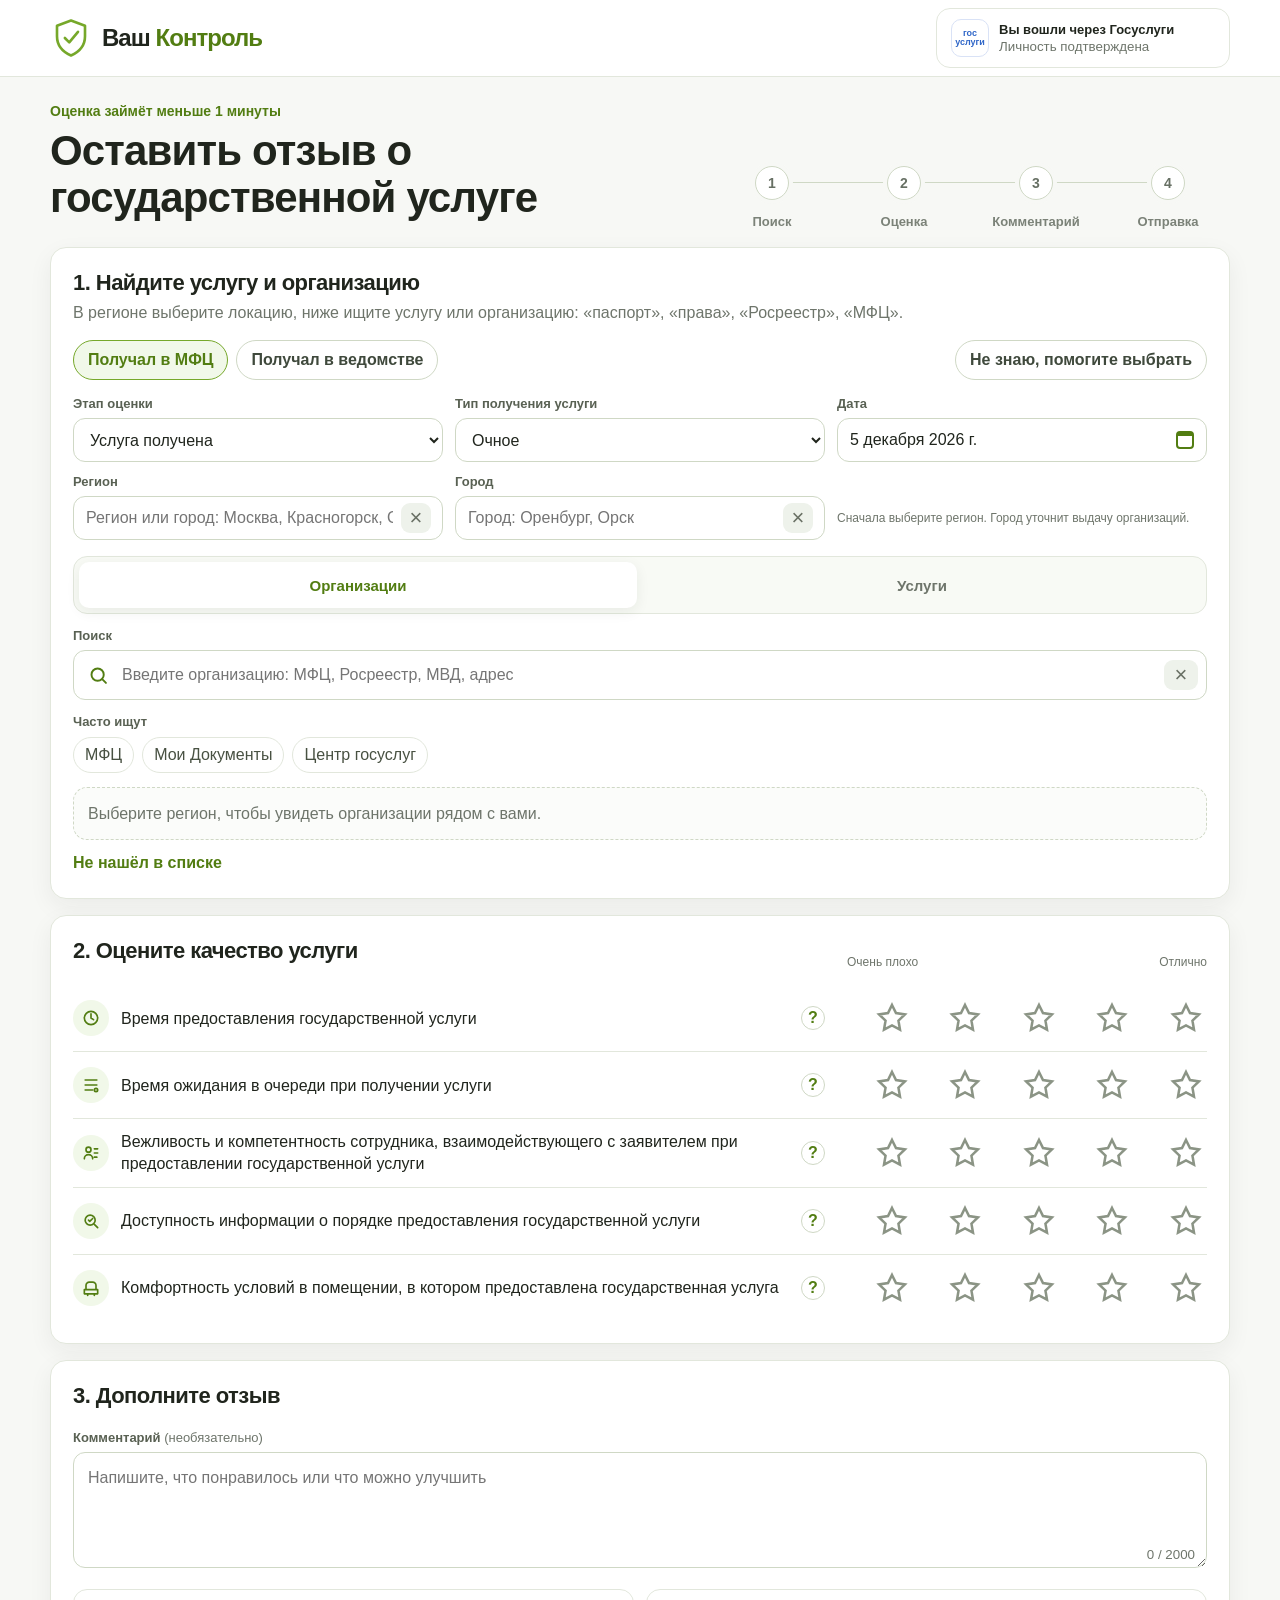
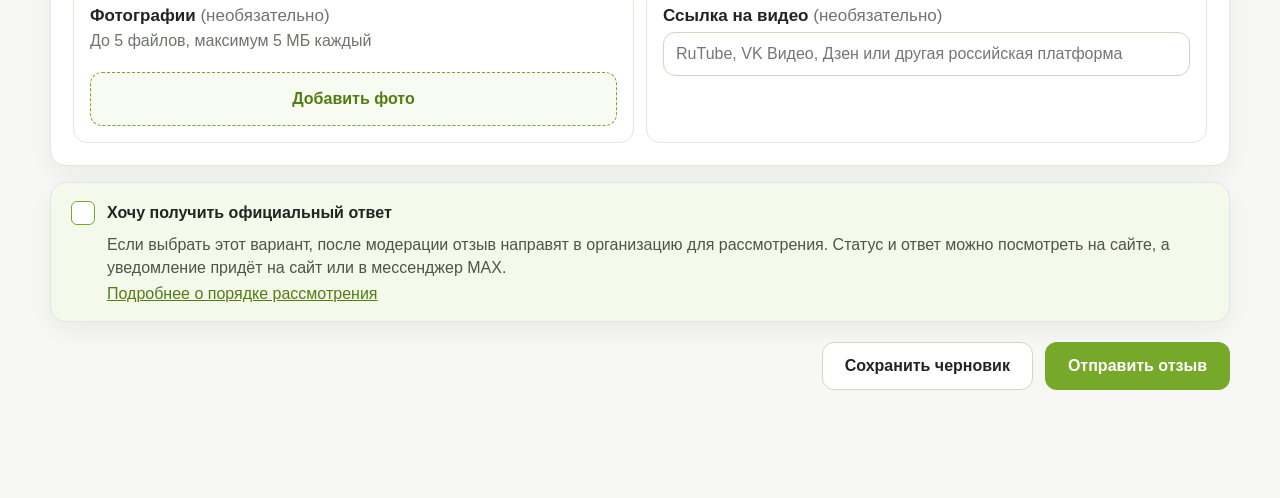
==== commit cc16e182: "Add city filtering and improve date picker navigation" ====
--- a/index.html
+++ b/index.html
@@ -55,9 +55,9 @@
         </div>
 
         <div class="controls-row" aria-label="Тип поиска">
-          <label class="segmented"><input type="radio" name="searchMode" value="any" checked><span>Не знаю, помогите выбрать</span></label>
-          <label class="segmented"><input type="radio" name="searchMode" value="mfc"><span>Получал в МФЦ</span></label>
+          <label class="segmented"><input type="radio" name="searchMode" value="mfc" checked><span>Получал в МФЦ</span></label>
           <label class="segmented"><input type="radio" name="searchMode" value="department"><span>Получал в ведомстве</span></label>
+          <label class="segmented segmented--fallback"><input type="radio" name="searchMode" value="any"><span>Не знаю, помогите выбрать</span></label>
         </div>
 
         <div class="meta-grid">
@@ -95,12 +95,30 @@
                 role="combobox"
                 aria-expanded="false"
                 aria-controls="regionDropdown"
+                aria-describedby="regionHint"
               />
               <button id="clearRegion" type="button" aria-label="Очистить регион">×</button>
             </div>
             <div id="regionDropdown" class="combo-dropdown" hidden></div>
+          </label>
+          <label class="field field--city city-combobox">
+            <span>Город</span>
+            <div class="combo">
+              <input
+                id="cityInput"
+                autocomplete="off"
+                placeholder="Город: Оренбург, Орск"
+                role="combobox"
+                aria-expanded="false"
+                aria-controls="cityDropdown"
+              />
+              <button id="clearCity" type="button" aria-label="Очистить город">×</button>
+            </div>
+            <div id="cityDropdown" class="combo-dropdown" hidden></div>
+          </label>
+          <div class="region-hint-cell">
             <small id="regionHint" class="field-hint" hidden></small>
-          </label>
+          </div>
         </div>
         <p class="error" id="dateError" hidden>Проверьте дату получения услуги.</p>
 
--- a/styles.css
+++ b/styles.css
@@ -269,6 +269,7 @@
   gap: 8px;
   margin-bottom: 16px;
 }
+.segmented--fallback { margin-left: auto; }
 .segmented input { position: absolute; opacity: 0; pointer-events: none; }
 .segmented span {
   display: block;
@@ -286,7 +287,7 @@
 }
 .meta-grid {
   display: grid;
-  grid-template-columns: 1fr 1fr 1.4fr;
+  grid-template-columns: repeat(3, minmax(0, 1fr));
   gap: 12px;
   margin-bottom: 16px;
 }
@@ -330,8 +331,20 @@
   color: var(--muted);
   pointer-events: auto;
 }
+.region-hint-cell {
+  align-self: end;
+  min-height: 44px;
+  display: flex;
+  align-items: center;
+  color: var(--muted);
+  font-size: 13px;
+  line-height: 1.35;
+}
+.region-hint-cell .field-hint {
+  margin: 0;
+}
 .field--plain input { padding: 0 12px; }
-.region-combobox, .field--date { position: relative; }
+.region-combobox, .city-combobox, .field--date { position: relative; }
 .combo {
   display: grid;
   grid-template-columns: 1fr 34px;
@@ -373,7 +386,9 @@
 }
 .combo-option {
   width: 100%;
-  display: grid;
+  display: flex;
+  flex-direction: column;
+  align-items: flex-start;
   gap: 3px;
   min-height: 54px;
   padding: 9px 10px;
@@ -383,12 +398,26 @@
   color: var(--text);
   text-align: left;
 }
+.combo-option strong {
+  max-width: 100%;
+  line-height: 1.25;
+  white-space: normal;
+  overflow-wrap: anywhere;
+}
 .combo-option:hover, .combo-option.is-active {
   background: var(--green-soft);
 }
 .combo-option small, .combo-empty {
   color: var(--muted);
   font-size: 13px;
+  line-height: 1.25;
+  white-space: normal;
+  overflow-wrap: anywhere;
+}
+.combo-option small {
+  justify-self: auto;
+  margin: 0;
+  pointer-events: auto;
 }
 .combo-empty { padding: 10px; }
 .date-field {
@@ -603,7 +632,7 @@
 .browse-list {
   display: grid;
   gap: 9px;
-  max-height: 430px;
+  max-height: 540px;
   overflow-y: auto;
   overscroll-behavior: contain;
   padding-right: 4px;
@@ -660,10 +689,19 @@
   white-space: normal;
   overflow-wrap: anywhere;
 }
-.result-tags { display: flex; flex-wrap: wrap; gap: 6px; margin-top: 8px; }
+.result-tags {
+  display: flex;
+  flex-wrap: wrap;
+  gap: 6px;
+  align-items: flex-start;
+  width: 100%;
+  margin-top: 8px;
+  padding-bottom: 1px;
+}
 .tag {
   display: inline-flex;
   align-items: center;
+  max-width: 100%;
   min-height: 22px;
   padding: 3px 8px;
   border-radius: 999px;
@@ -671,6 +709,9 @@
   color: #5b6357;
   font-size: 12px;
   font-weight: 700;
+  line-height: 1.2;
+  white-space: normal;
+  overflow-wrap: anywhere;
 }
 .tag--green { background: var(--green-soft); color: var(--green-dark); }
 .result-score { display: none; }
@@ -839,13 +880,23 @@
   justify-self: end;
   border: 0;
   background: transparent;
-  color: var(--green-dark);
+  color: #8b9485;
   padding: 4px;
   border-radius: 10px;
 }
 .star-btn svg { width: 100%; height: 100%; fill: transparent; stroke: currentColor; stroke-width: 1.8; }
 .star-btn.is-selected svg, .star-btn.is-preview svg { fill: currentColor; }
 .star-btn:hover, .star-btn:focus-visible { background: var(--green-soft); outline: none; }
+.rating-row[data-rating-value="1"] .star-btn.is-selected,
+.rating-row[data-preview-rating="1"] .star-btn.is-preview { color: #d64545; }
+.rating-row[data-rating-value="2"] .star-btn.is-selected,
+.rating-row[data-preview-rating="2"] .star-btn.is-preview { color: #e9802a; }
+.rating-row[data-rating-value="3"] .star-btn.is-selected,
+.rating-row[data-preview-rating="3"] .star-btn.is-preview { color: #e0b323; }
+.rating-row[data-rating-value="4"] .star-btn.is-selected,
+.rating-row[data-preview-rating="4"] .star-btn.is-preview { color: #95c94a; }
+.rating-row[data-rating-value="5"] .star-btn.is-selected,
+.rating-row[data-preview-rating="5"] .star-btn.is-preview { color: #4f9f16; }
 
 /* Необязательные детали отзыва: комментарий, фото и ссылка на видео. */
 .details-grid {
@@ -1024,6 +1075,12 @@
   .card { padding: 16px; }
   .card__head { display: grid; gap: 10px; }
   .meta-grid, .details-grid { grid-template-columns: 1fr; }
+  .field--city { display: none; }
+  .region-hint-cell {
+    min-height: auto;
+    margin-top: -4px;
+    font-size: 12px;
+  }
   .selected-box { grid-template-columns: 1fr; }
   .selected-box__item { grid-template-columns: 1fr; }
   .selected-box__edit { width: 100%; }
@@ -1045,6 +1102,7 @@
   .steps { grid-template-columns: repeat(4, 1fr); gap: 2px; }
   .step > b { font-size: 11px; }
   .controls-row { display: grid; }
+  .segmented--fallback { margin-left: 0; }
   .rating-help { margin-left: 0; font-size: 13px; }
   .quick-tags { gap: 6px; }
   .quick-tags button { padding: 7px 10px; font-size: 13px; }
@@ -1052,8 +1110,10 @@
   .result-row {
     grid-template-columns: 1fr;
     min-height: 64px;
-    padding: 12px;
+    padding: 12px 12px 16px;
   }
+  .result-tags { gap: 7px; margin-top: 10px; }
+  .tag { min-height: 24px; }
   .result-row strong { font-size: 15px; }
   .result-score { display: none; }
   .rating-question { grid-template-columns: 34px 1fr 26px; }
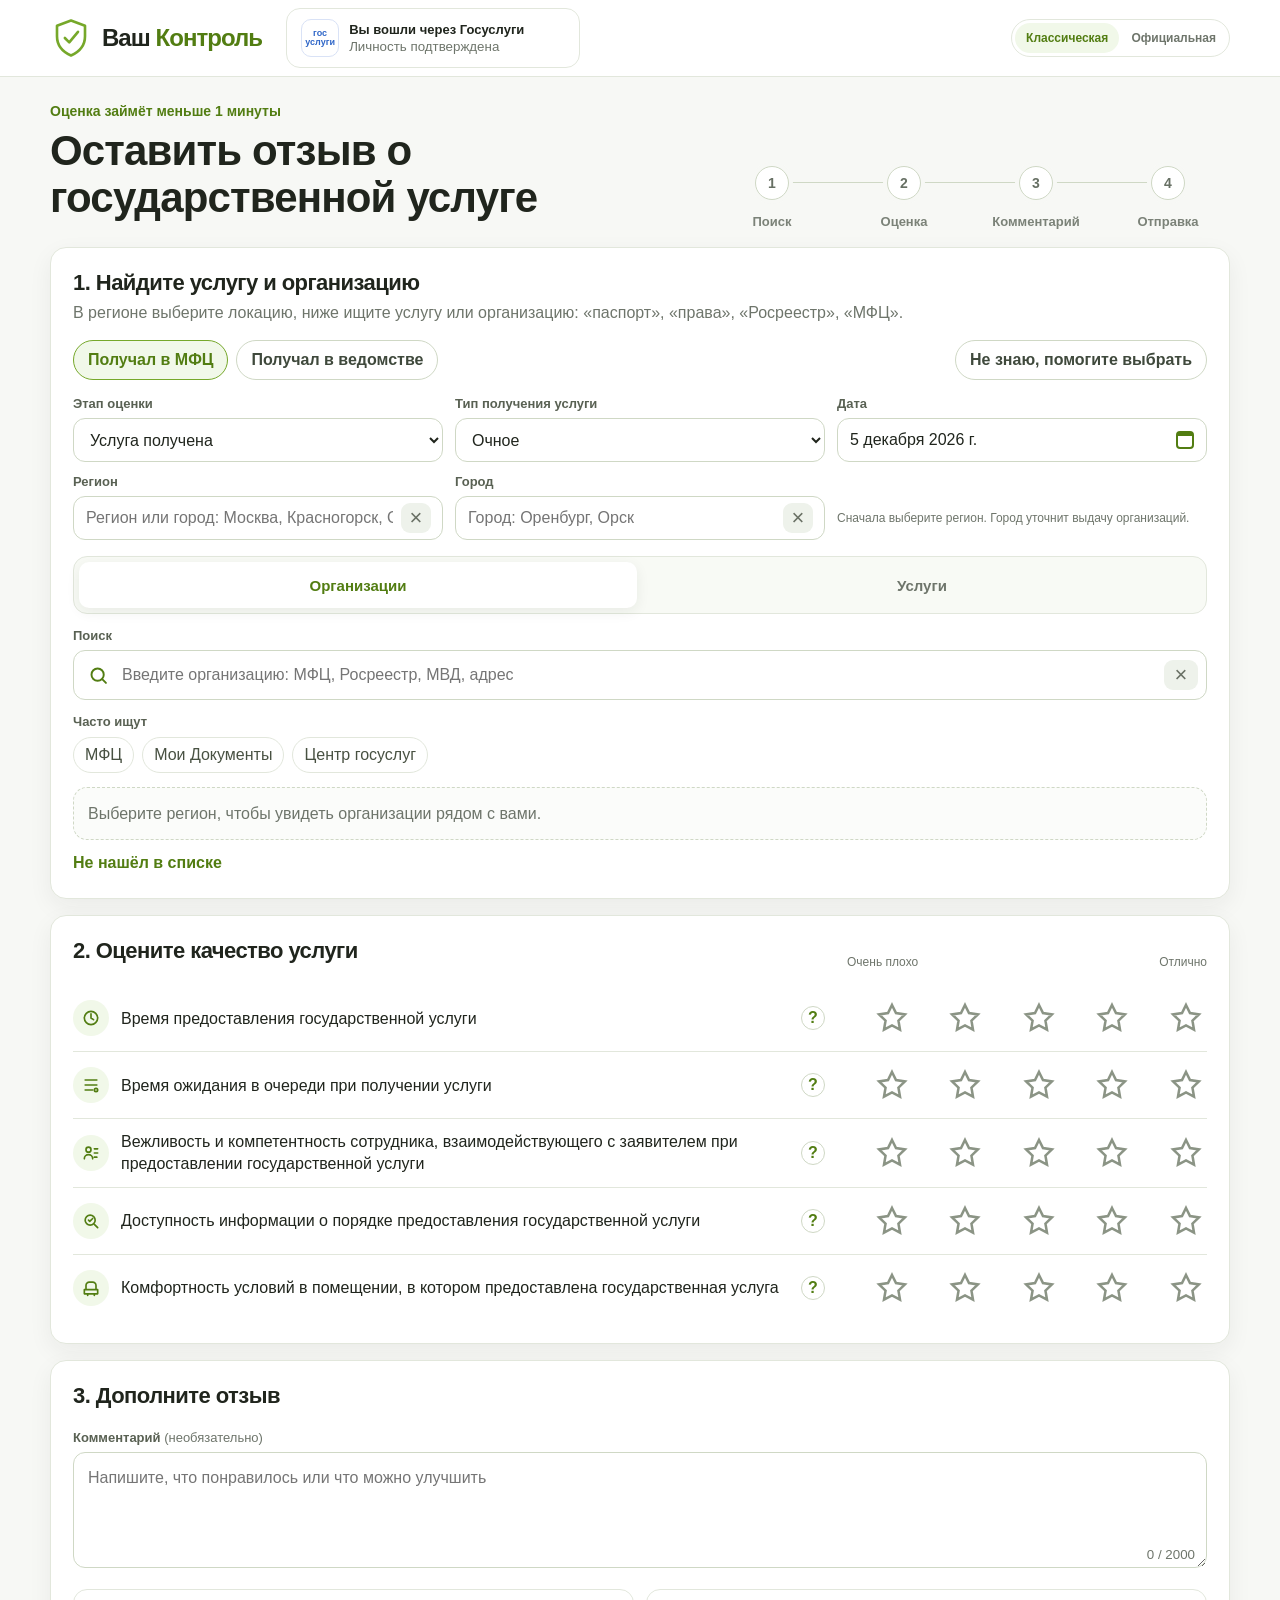
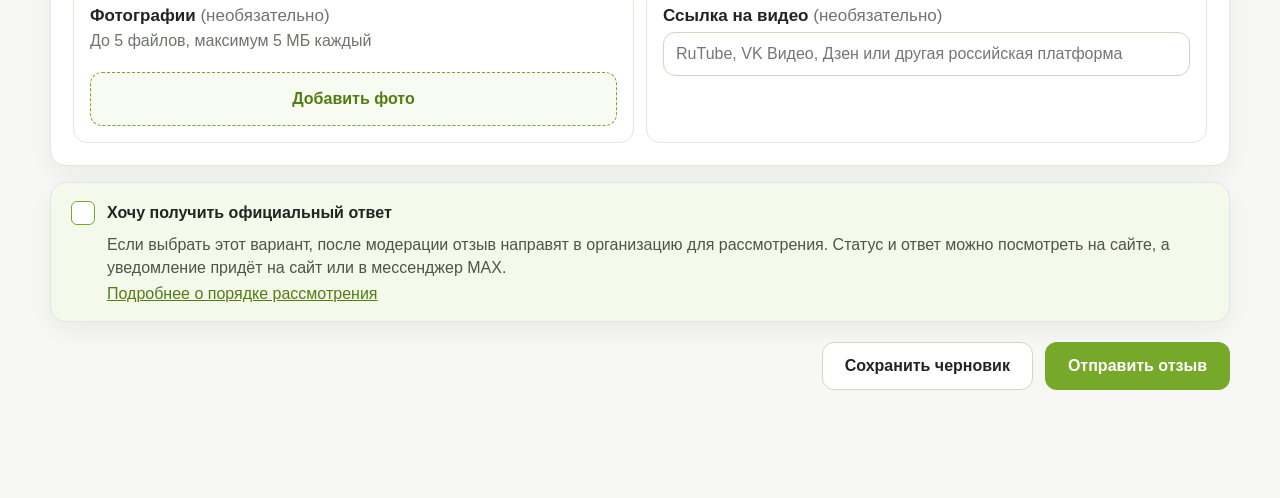
==== commit 31d3e2fc: "Merge pull request #15 from Chychyndr/agent/work Agent/work" ====
--- a/index.html
+++ b/index.html
@@ -8,8 +8,9 @@
   <title>Ваш Контроль — форма отзыва</title>
   <link rel="icon" type="image/svg+xml" href="favicon.svg" />
   <link rel="stylesheet" href="styles.css" />
+  <link rel="stylesheet" href="theme-gosuslugi.css" />
 </head>
-<body>
+<body class="theme-classic">
   <header class="topbar">
     <div class="topbar__inner">
       <a class="brand" href="#" aria-label="Ваш Контроль">
@@ -24,8 +25,13 @@
         <span><b>Вы вошли через Госуслуги</b><small>Личность подтверждена</small></span>
       </div>
 
-
-      <button class="menu-btn" type="button" aria-label="Открыть меню"><span></span><span></span><span></span></button>
+      <div class="topbar__tools">
+        <div class="theme-switcher" aria-label="Цветовая тема">
+          <button class="is-active" type="button" data-theme-option="classic" aria-pressed="true">Классическая</button>
+          <button type="button" data-theme-option="official" aria-pressed="false">Официальная</button>
+        </div>
+        <button class="menu-btn" type="button" aria-label="Открыть меню"><span></span><span></span><span></span></button>
+      </div>
     </div>
   </header>
 
@@ -222,6 +228,10 @@
           <span aria-hidden="true"></span>
           <b id="officialAnswerTitle">Хочу получить официальный ответ</b>
         </label>
+        <div class="moderation" id="moderationNotice" hidden>
+          <svg viewBox="0 0 48 48" aria-hidden="true"><path d="M24 4 40 10v12c0 10.6-6.5 17.8-16 22C14.5 39.8 8 32.6 8 22V10L24 4Z"/><path d="m17 24 5 5 10-12"/></svg>
+          <span>Отзыв проверит модератор. После проверки он появится на портале.</span>
+        </div>
         <p>Если выбрать этот вариант, после модерации отзыв направят в организацию для рассмотрения. Статус и ответ можно посмотреть на сайте, а уведомление придёт на сайт или в мессенджер MAX.</p>
         <a href="#" onclick="return false;">Подробнее о порядке рассмотрения</a>
       </section>
@@ -230,10 +240,6 @@
         <div class="action-buttons">
           <button class="btn btn--secondary" type="button" id="saveDraft">Сохранить черновик</button>
           <button class="btn btn--primary" type="submit">Отправить отзыв</button>
-        </div>
-        <div class="moderation" id="moderationNotice" hidden>
-          <svg viewBox="0 0 48 48" aria-hidden="true"><path d="M24 4 40 10v12c0 10.6-6.5 17.8-16 22C14.5 39.8 8 32.6 8 22V10L24 4Z"/><path d="m17 24 5 5 10-12"/></svg>
-          <span>Отзыв проверит модератор. После проверки он появится на портале.</span>
         </div>
       </div>
     </form>
--- a/styles.css
+++ b/styles.css
@@ -119,6 +119,35 @@
   line-height: 0.95;
   text-align: center;
 }
+.topbar__tools {
+  display: inline-flex;
+  align-items: center;
+  gap: 12px;
+  margin-left: auto;
+}
+.theme-switcher {
+  display: inline-grid;
+  grid-template-columns: 1fr 1fr;
+  gap: 2px;
+  padding: 3px;
+  border: 1px solid var(--line);
+  border-radius: 999px;
+  background: #fff;
+}
+.theme-switcher button {
+  min-height: 30px;
+  padding: 0 10px;
+  border: 0;
+  border-radius: 999px;
+  background: transparent;
+  color: var(--muted);
+  font-size: 12px;
+  font-weight: 800;
+}
+.theme-switcher button.is-active {
+  background: var(--green-soft);
+  color: var(--green-dark);
+}
 .menu-btn {
   display: none;
   width: 44px;
@@ -671,10 +700,14 @@
   box-shadow: 0 0 0 3px rgba(118, 168, 42, 0.13);
   outline: none;
 }
-.result-row > span { min-width: 0; }
+.result-row > span {
+  min-width: 0;
+  display: grid;
+  gap: 8px;
+}
 .result-row strong {
   display: block;
-  margin-bottom: 5px;
+  margin: 0;
   color: var(--text);
   font-size: 16px;
   line-height: 1.28;
@@ -684,10 +717,16 @@
 }
 .result-row small {
   display: block;
+  margin: 0;
   color: var(--muted);
   line-height: 1.35;
   white-space: normal;
   overflow-wrap: anywhere;
+}
+.result-reviews-inline {
+  display: none;
+  color: var(--muted);
+  line-height: 1.25;
 }
 .result-tags {
   display: flex;
@@ -695,7 +734,7 @@
   gap: 6px;
   align-items: flex-start;
   width: 100%;
-  margin-top: 8px;
+  margin-top: 0;
   padding-bottom: 1px;
 }
 .tag {
@@ -979,7 +1018,7 @@
   gap: 10px;
   color: #5b6456;
   font-size: 14px;
-  padding: 4px 0 0;
+  margin: 6px 0 10px 36px;
 }
 .moderation svg { width: 32px; height: 32px; color: var(--green-dark); flex: 0 0 auto; }
 .action-buttons { display: flex; gap: 12px; justify-content: flex-end; }
@@ -1069,6 +1108,12 @@
   .topbar__inner { min-height: 66px; }
   .auth-pill { display: none; }
   .menu-btn { display: block; }
+  .topbar__tools { gap: 8px; }
+  .theme-switcher button {
+    min-height: 28px;
+    padding: 0 8px;
+    font-size: 11px;
+  }
   .brand__name { font-size: 22px; }
   .intro { grid-template-columns: 1fr; gap: 18px; }
   .steps { max-width: none; }
@@ -1099,6 +1144,15 @@
 @media (max-width: 520px) {
   .page { padding-top: 18px; }
   h1 { font-size: 27px; }
+  .topbar__inner { gap: 8px; }
+  .brand__icon { width: 38px; height: 38px; margin-right: 8px; }
+  .brand__name { font-size: 19px; }
+  .theme-switcher { grid-template-columns: 1fr; padding: 2px; }
+  .theme-switcher button {
+    min-height: 24px;
+    padding: 0 7px;
+    font-size: 10px;
+  }
   .steps { grid-template-columns: repeat(4, 1fr); gap: 2px; }
   .step > b { font-size: 11px; }
   .controls-row { display: grid; }
@@ -1110,10 +1164,23 @@
   .result-row {
     grid-template-columns: 1fr;
     min-height: 64px;
-    padding: 12px 12px 16px;
+    padding: 12px;
   }
-  .result-tags { gap: 7px; margin-top: 10px; }
+  /* Organization cards reserve space for wrapped meta and tags; service cards stay compact. */
+  .result-row--org {
+    height: max-content;
+    min-height: 128px;
+    padding: 14px 12px 12px;
+  }
+  .result-row > span { gap: 10px; }
+  .result-tags { gap: 7px; }
   .tag { min-height: 24px; }
+  .tag--reviews { display: none; }
+  .result-reviews-inline {
+    display: block;
+    font-size: 14px;
+    font-weight: 700;
+  }
   .result-row strong { font-size: 15px; }
   .result-score { display: none; }
   .rating-question { grid-template-columns: 34px 1fr 26px; }
@@ -1122,7 +1189,10 @@
   .star-btn { width: 38px; height: 38px; }
   .action-buttons { grid-template-columns: 1fr; }
   .btn--primary { order: -1; }
-  .moderation { align-items: flex-start; }
+  .moderation {
+    align-items: flex-start;
+    margin: 10px 0 12px 0;
+  }
   .notice-card p, .notice-card a { margin-left: 0; }
   .dialog__buttons { display: grid; }
 }
--- a/theme-gosuslugi.css
+++ b/theme-gosuslugi.css
@@ -0,0 +1,103 @@
+body.theme-official {
+  --primary: #0d4cd3;
+  --primary-dark: #073b9f;
+  --primary-soft: #eef5ff;
+  --primary-soft-2: #f6faff;
+  --primary-line: #c9daf8;
+  --accent-red: #ee3f58;
+  --accent-red-dark: #c5283f;
+  --accent-red-soft: #fff0f3;
+  --success: #2e8b57;
+  --success-dark: #1d6b41;
+  --success-soft: #edf8f1;
+
+  --green: var(--primary);
+  --green-dark: var(--primary-dark);
+  --green-soft: var(--primary-soft);
+  --green-soft-2: var(--primary-soft-2);
+  --text: #17233d;
+  --muted: #667085;
+  --line: #dbe4f3;
+  --line-strong: #c7d4e8;
+  --bg: #f4f7fb;
+  --card: #ffffff;
+  --danger: var(--accent-red-dark);
+  --shadow: 0 12px 32px rgba(13, 76, 211, 0.07);
+}
+
+body.theme-official .brand__icon { color: var(--primary); }
+body.theme-official .brand__name { color: var(--text); }
+body.theme-official .brand__name b { color: var(--accent-red); }
+
+body.theme-official .auth-pill {
+  border-color: var(--primary-line);
+  box-shadow: 0 4px 16px rgba(13, 76, 211, 0.06);
+}
+
+body.theme-official .auth-pill small {
+  color: var(--success-dark);
+}
+
+body.theme-official .gos-logo {
+  position: relative;
+  border-color: var(--primary-line);
+  color: var(--primary);
+}
+
+body.theme-official .gos-logo::after {
+  content: "";
+  position: absolute;
+  right: 5px;
+  bottom: 5px;
+  width: 14px;
+  height: 3px;
+  border-radius: 999px;
+  background: var(--accent-red);
+}
+
+body.theme-official .search-card {
+  border-top: 3px solid var(--primary);
+}
+
+body.theme-official .tag--green {
+  background: var(--primary-soft);
+  color: var(--primary-dark);
+}
+
+body.theme-official .selected-box {
+  background: var(--primary-soft-2);
+  border-color: var(--primary-line);
+}
+
+body.theme-official .selected-box__badge--org {
+  background: var(--accent-red-soft);
+  color: var(--accent-red-dark);
+}
+
+body.theme-official .notice-card {
+  background: linear-gradient(135deg, #f5f9ff 0%, #fff7f9 100%);
+  border-color: var(--primary-line);
+}
+
+body.theme-official .notice-card p,
+body.theme-official .moderation {
+  color: #46536b;
+}
+
+body.theme-official .moderation svg {
+  color: var(--success-dark);
+}
+
+body.theme-official .dialog__icon {
+  background: var(--success-dark);
+  color: #fff;
+}
+
+body.theme-official .step.is-done::after {
+  border-color: var(--success-dark);
+  background: var(--success-dark);
+}
+
+body.theme-official .toast {
+  background: var(--success-dark);
+}
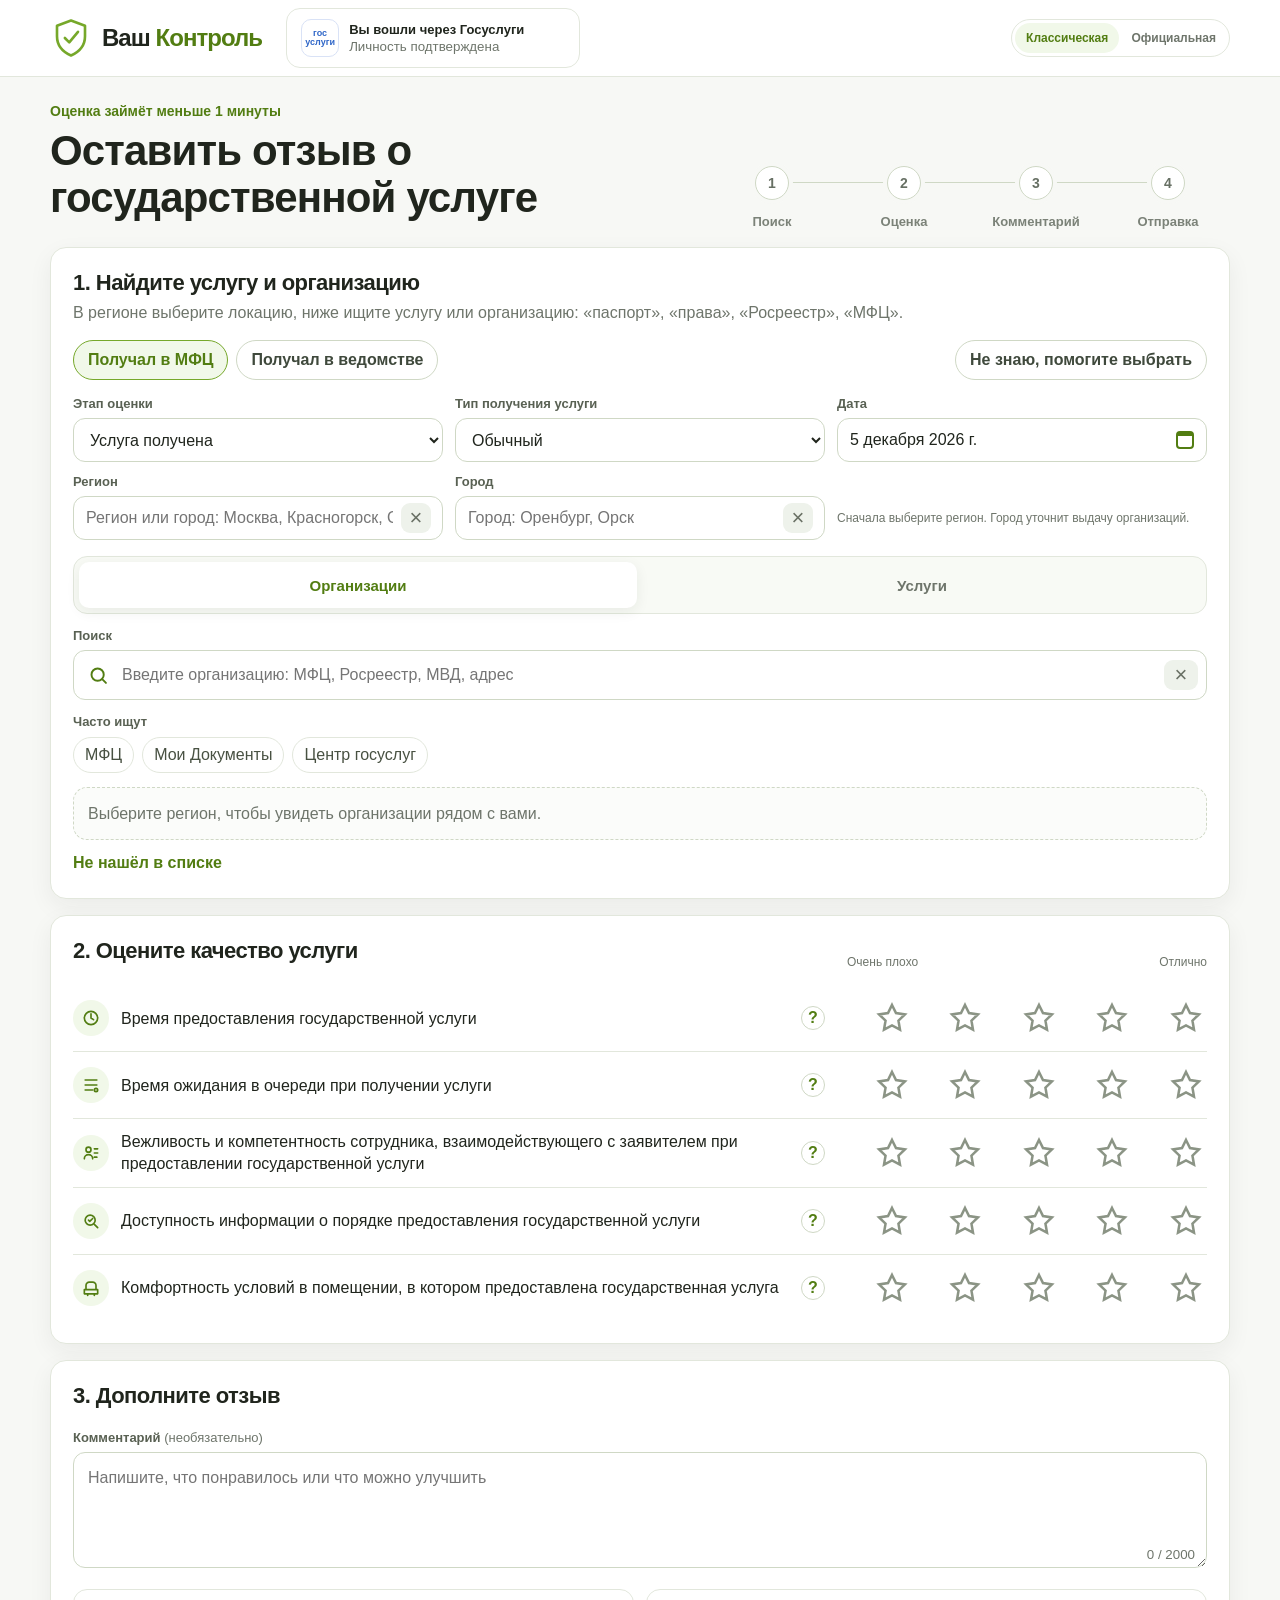
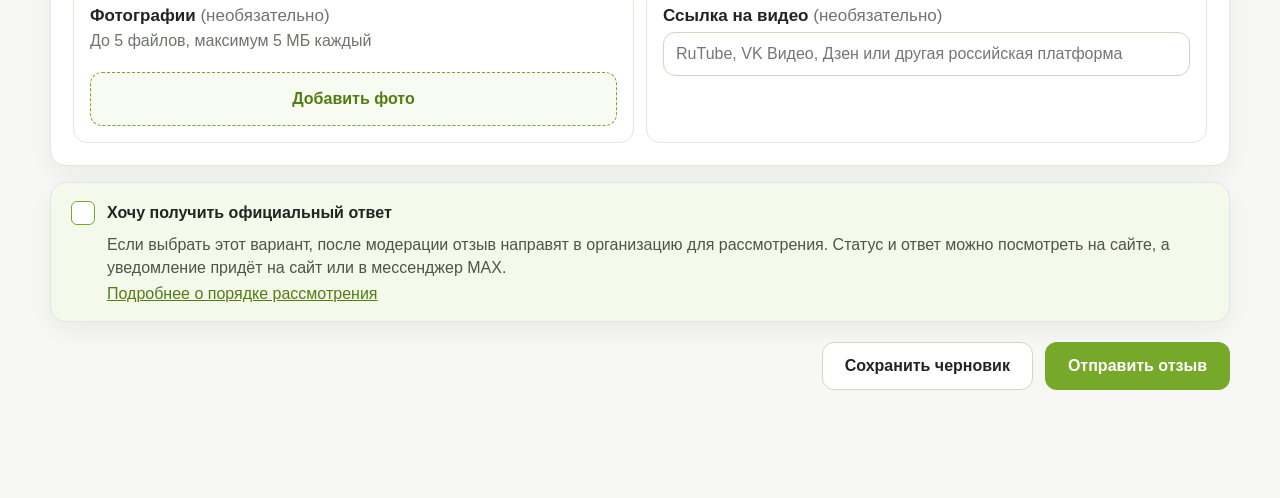
==== commit c277dbc0: "Funtion rename" ====
--- a/index.html
+++ b/index.html
@@ -78,8 +78,8 @@
           <label class="field">
             <span>Тип получения услуги</span>
             <select id="receiveType">
-              <option value="offline">Очное</option>
-              <option value="online">Онлайн</option>
+              <option value="offline">Обычный</option>
+              <option value="online">Электронный</option>
             </select>
           </label>
           <label class="field field--date">
--- a/styles.css
+++ b/styles.css
@@ -663,7 +663,9 @@
   gap: 9px;
   max-height: 540px;
   overflow-y: auto;
+  -webkit-overflow-scrolling: touch;
   overscroll-behavior: contain;
+  touch-action: pan-y;
   padding-right: 4px;
   scrollbar-width: thin;
   scrollbar-color: var(--line-strong) transparent;
@@ -694,6 +696,7 @@
   background: #fff;
   text-align: left;
   line-height: 1.3;
+  touch-action: pan-y;
 }
 .result-row:hover, .result-row:focus-visible {
   border-color: var(--green);
@@ -753,6 +756,11 @@
   overflow-wrap: anywhere;
 }
 .tag--green { background: var(--green-soft); color: var(--green-dark); }
+.result-row--missing {
+  border-style: dashed;
+  background: var(--green-soft-2);
+}
+.result-row--missing strong { color: var(--green-dark); }
 .result-score { display: none; }
 .empty-result {
   padding: 14px;
@@ -1161,6 +1169,10 @@
   .quick-tags { gap: 6px; }
   .quick-tags button { padding: 7px 10px; font-size: 13px; }
   .search-input-wrap { grid-template-columns: 22px 1fr 30px; }
+  .browse-list {
+    max-height: min(58vh, 430px);
+    padding-right: 2px;
+  }
   .result-row {
     grid-template-columns: 1fr;
     min-height: 64px;
--- a/theme-gosuslugi.css
+++ b/theme-gosuslugi.css
@@ -42,17 +42,6 @@
   position: relative;
   border-color: var(--primary-line);
   color: var(--primary);
-}
-
-body.theme-official .gos-logo::after {
-  content: "";
-  position: absolute;
-  right: 5px;
-  bottom: 5px;
-  width: 14px;
-  height: 3px;
-  border-radius: 999px;
-  background: var(--accent-red);
 }
 
 body.theme-official .search-card {
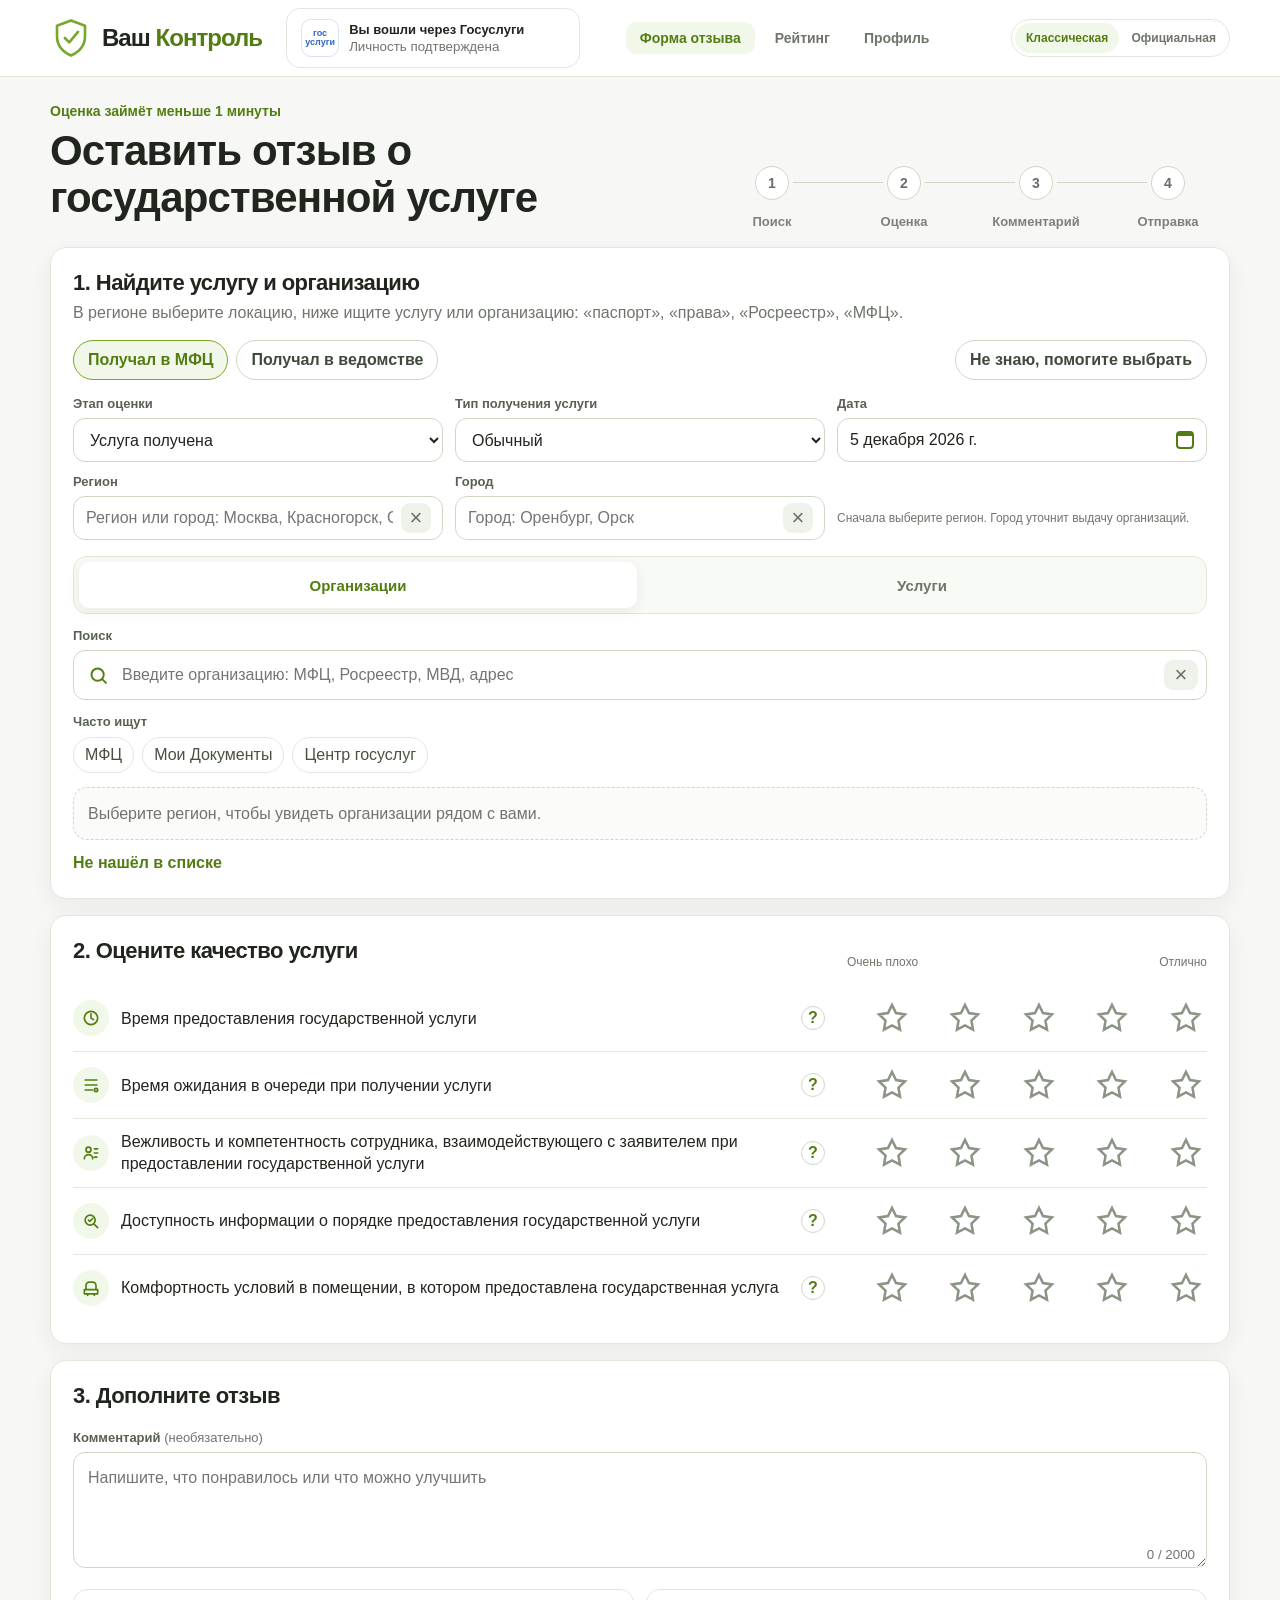
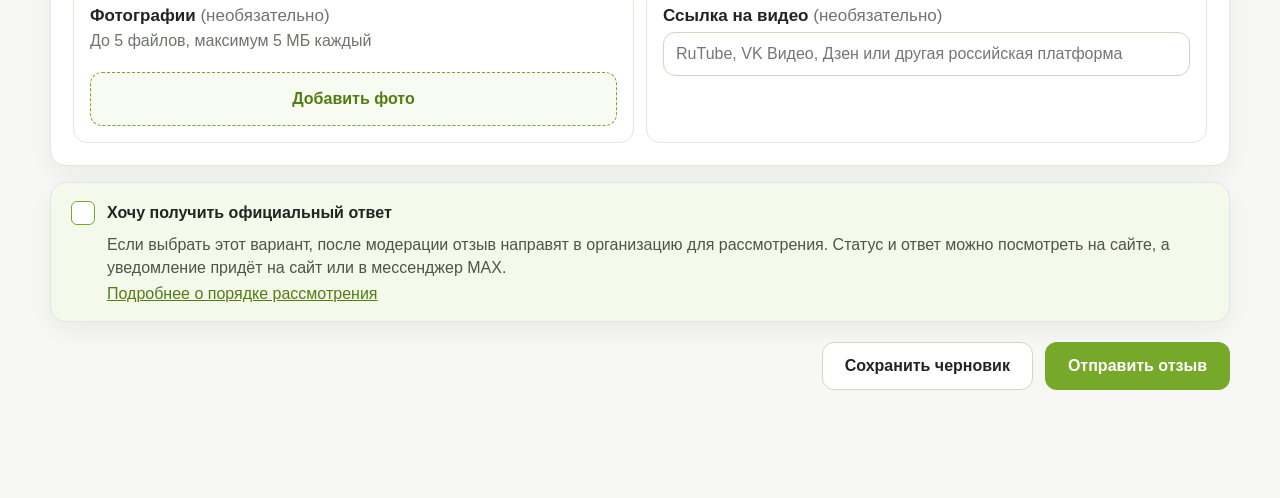
==== commit 1eb64a5f: "Add profile page with ranks and achievements, ratings page, nav integration - profile.html: rank sys" ====
--- a/index.html
+++ b/index.html
@@ -25,6 +25,12 @@
         <span><b>Вы вошли через Госуслуги</b><small>Личность подтверждена</small></span>
       </div>
 
+      <nav class="nav-links">
+        <a href="index.html" class="is-current">Форма отзыва</a>
+        <a href="ratings.html">Рейтинг</a>
+        <a href="profile.html">Профиль</a>
+      </nav>
+
       <div class="topbar__tools">
         <div class="theme-switcher" aria-label="Цветовая тема">
           <button class="is-active" type="button" data-theme-option="classic" aria-pressed="true">Классическая</button>
@@ -252,11 +258,13 @@
       <h2>Отзыв отправлен</h2>
       <p>Спасибо. Отзыв принят и отправлен на модерацию.</p>
       <p class="dialog-status">Дальше вы сможете посмотреть статус отзыва на сайте. Если подключены уведомления, сообщение также придёт в мессенджер MAX.</p>
+      <div class="dialog__badge" id="dialogBadge" hidden></div>
       <pre id="payload" hidden></pre>
       <div class="dialog__buttons">
         <button class="btn btn--secondary" type="button" id="editAgain">Вернуться к форме</button>
         <button class="btn btn--primary" type="button" id="resetForm">Очистить форму</button>
       </div>
+      <p class="dialog-links"><a href="profile.html">Профиль и достижения</a> · <a href="ratings.html">Рейтинг организаций</a></p>
     </div>
   </dialog>
 
--- a/styles.css
+++ b/styles.css
@@ -148,6 +148,26 @@
   background: var(--green-soft);
   color: var(--green-dark);
 }
+.nav-links {
+  display: flex;
+  align-items: center;
+  gap: 6px;
+  margin: 0 auto;
+}
+.nav-links a {
+  padding: 8px 14px;
+  border-radius: 10px;
+  color: var(--muted);
+  font-size: 14px;
+  font-weight: 700;
+  text-decoration: none;
+  white-space: nowrap;
+}
+.nav-links a:hover { color: var(--green-dark); background: var(--green-soft); }
+.nav-links a.is-current {
+  color: var(--green-dark);
+  background: var(--green-soft);
+}
 .menu-btn {
   display: none;
   width: 44px;
@@ -756,11 +776,6 @@
   overflow-wrap: anywhere;
 }
 .tag--green { background: var(--green-soft); color: var(--green-dark); }
-.result-row--missing {
-  border-style: dashed;
-  background: var(--green-soft-2);
-}
-.result-row--missing strong { color: var(--green-dark); }
 .result-score { display: none; }
 .empty-result {
   padding: 14px;
@@ -1089,6 +1104,24 @@
 }
 .dialog__buttons { display: flex; justify-content: flex-end; gap: 10px; margin-top: 14px; }
 .dialog-status { color: var(--muted); line-height: 1.45; }
+.dialog__badge {
+  margin: 12px 0;
+  padding: 12px 16px;
+  border-radius: 12px;
+  background: var(--green-soft);
+  border: 1px solid #dde7d3;
+  color: var(--green-dark);
+  font-size: 14px;
+  font-weight: 700;
+  line-height: 1.45;
+}
+.dialog-links {
+  margin: 14px 0 0;
+  text-align: center;
+  font-size: 13px;
+}
+.dialog-links a { color: var(--muted); }
+.dialog-links a:hover { color: var(--green-dark); }
 .toast {
   position: fixed;
   left: 50%;
@@ -1122,6 +1155,7 @@
     padding: 0 8px;
     font-size: 11px;
   }
+  .nav-links a { padding: 6px 10px; font-size: 13px; }
   .brand__name { font-size: 22px; }
   .intro { grid-template-columns: 1fr; gap: 18px; }
   .steps { max-width: none; }
@@ -1153,6 +1187,8 @@
   .page { padding-top: 18px; }
   h1 { font-size: 27px; }
   .topbar__inner { gap: 8px; }
+  .nav-links { gap: 4px; }
+  .nav-links a { padding: 6px 8px; font-size: 12px; }
   .brand__icon { width: 38px; height: 38px; margin-right: 8px; }
   .brand__name { font-size: 19px; }
   .theme-switcher { grid-template-columns: 1fr; padding: 2px; }
@@ -1184,6 +1220,11 @@
     min-height: 128px;
     padding: 14px 12px 12px;
   }
+  .result-row--service {
+    height: max-content;
+    min-height: 92px;
+    padding: 14px 12px;
+  }
   .result-row > span { gap: 10px; }
   .result-tags { gap: 7px; }
   .tag { min-height: 24px; }
